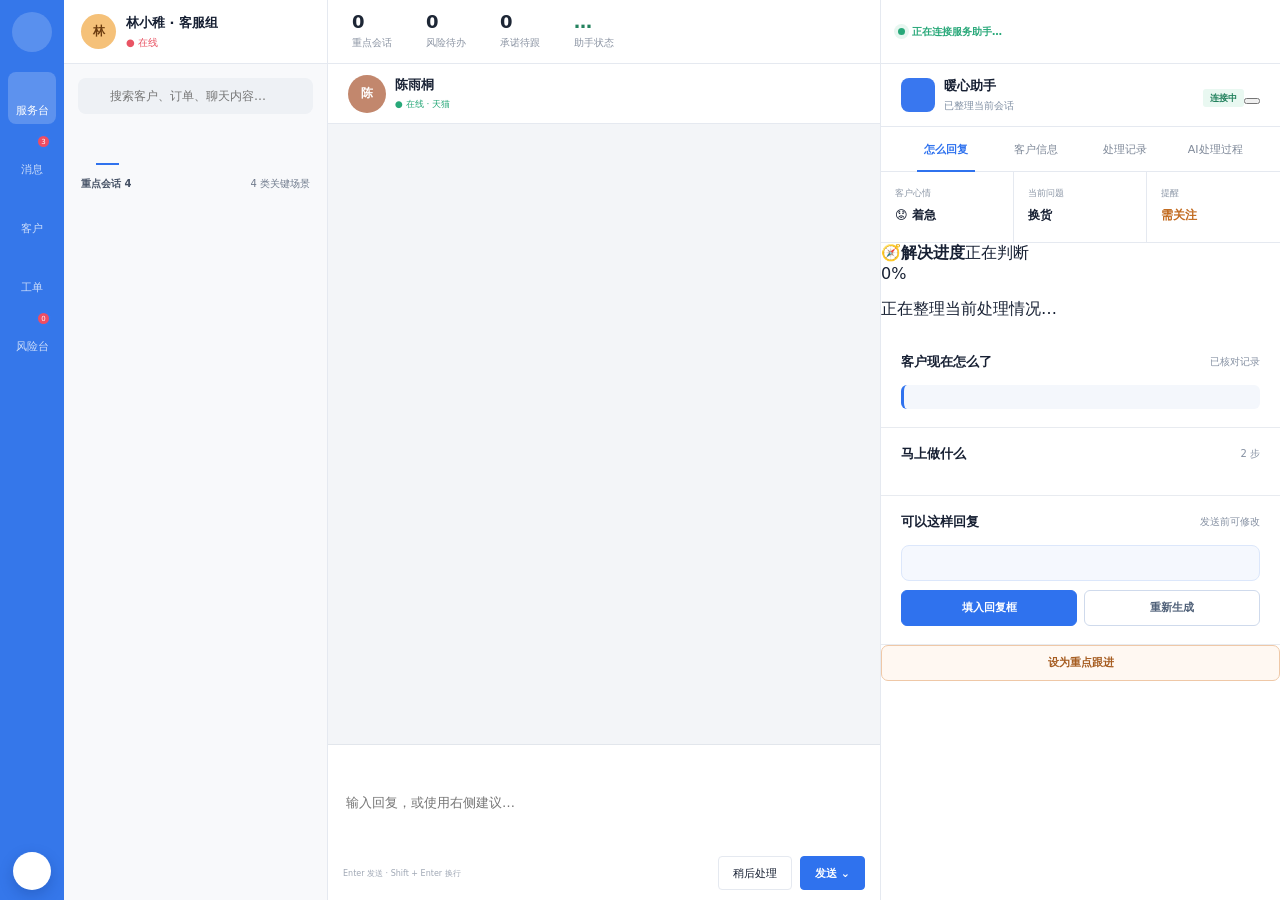
==== frontend/index.html @ badfccc8 "feat: 初始化 empathy-copilot 项目仓库" ====
<!doctype html>
<html lang="zh-CN">
  <head>
    <meta charset="UTF-8" />
    <meta name="viewport" content="width=device-width, initial-scale=1" />
    <meta name="theme-color" content="#ffffff" />
    <title>共情双舱 智能客服工作台</title>
    <script src="/static/lucide.min.js"></script>
    <style>
      :root {
        color-scheme: light;
        font-family: Inter, "PingFang SC", "Microsoft YaHei", system-ui, sans-serif;
        color: #172033;
        background: #eef1f6;
        letter-spacing: 0;
        --blue: #2f72ee;
        --blue-dark: #1f5ed1;
        --blue-soft: #edf4ff;
        --ink: #172033;
        --muted: #7c8799;
        --line: #e5e9f0;
        --surface: #fff;
        --canvas: #f4f6f9;
        --orange: #f08a36;
        --red: #e95464;
        --green: #28a879;
        --radius: 6px;
      }

      * { box-sizing: border-box; }
      html, body { margin: 0; min-width: 1180px; min-height: 720px; height: 100%; overflow: hidden; }
      button, input, textarea { font: inherit; letter-spacing: 0; }
      button { color: inherit; }
      button:focus-visible, input:focus-visible, textarea:focus-visible, select:focus-visible, a:focus-visible {
        outline: 2px solid var(--blue);
        outline-offset: 2px;
      }

      .app {
        height: 100vh;
        display: grid;
        grid-template-columns: 58px 286px minmax(500px, 1fr) 384px;
        grid-template-rows: 52px minmax(0, 1fr);
        background: var(--surface);
      }

      .global-rail {
        grid-row: 1 / span 2;
        display: flex;
        flex-direction: column;
        align-items: center;
        padding: 10px 6px 8px;
        background: linear-gradient(180deg, #397df2 0%, #2968df 100%);
        color: white;
      }

      .brand-mark {
        width: 36px;
        height: 36px;
        display: grid;
        place-items: center;
        margin-bottom: 18px;
        border: 1px solid rgba(255,255,255,.34);
        border-radius: 50%;
        background: rgba(255,255,255,.13);
        font-family: Georgia, serif;
        font-size: 16px;
      }

      .rail-nav { width: 100%; display: grid; gap: 5px; }
      .rail-item {
        position: relative;
        min-height: 50px;
        display: grid;
        place-items: center;
        gap: 2px;
        padding: 5px 0;
        border: 0;
        border-radius: 4px;
        background: transparent;
        color: rgba(255,255,255,.75);
        cursor: pointer;
        font-size: 9px;
      }
      .rail-item i { width: 17px; height: 17px; }
      .rail-item.active { background: rgba(255,255,255,.18); color: white; }
      .rail-item .badge {
        position: absolute;
        top: 3px;
        right: 5px;
        min-width: 15px;
        height: 15px;
        display: grid;
        place-items: center;
        padding: 0 3px;
        border: 2px solid #3678ed;
        border-radius: 8px;
        background: #ef4d62;
        color: white;
        font-size: 7px;
      }
      .rail-spacer { flex: 1; }
      .agent-orb {
        width: 34px;
        height: 34px;
        display: grid;
        place-items: center;
        border: 1px solid rgba(255,255,255,.36);
        border-radius: 50%;
        background: white;
        color: var(--blue);
      }
      .agent-orb i { width: 18px; height: 18px; }

      .topbar {
        grid-column: 2 / span 3;
        display: grid;
        grid-template-columns: 286px minmax(0, 1fr) 384px;
        border-bottom: 1px solid var(--line);
        background: var(--surface);
      }

      .account-block, .channel-nav, .top-tools { display: flex; align-items: center; }
      .account-block { gap: 10px; padding: 0 15px; border-right: 1px solid var(--line); }
      .avatar {
        width: 30px; height: 30px; display: grid; place-items: center;
        border-radius: 50%; background: #f5c179; color: #6b3b0f; font-weight: 750; font-size: 11px;
      }
      .account-copy { min-width: 0; }
      .account-copy strong { display: block; max-width: 150px; overflow: hidden; white-space: nowrap; text-overflow: ellipsis; font-size: 11px; }
      .account-copy span { display: block; margin-top: 2px; color: var(--red); font-size: 9px; }
      .channel-nav { min-width: 0; padding: 0 12px; gap: 22px; overflow: hidden; }
      .channel {
        height: 52px; display: flex; align-items: center; gap: 6px; flex: 0 0 auto;
        border: 0; border-bottom: 2px solid transparent; background: transparent; color: #7c8697; cursor: pointer; font-size: 10px;
      }
      .channel.active { color: var(--blue); border-bottom-color: var(--blue); font-weight: 700; }
      .channel i { width: 14px; height: 14px; }
      .top-tools { justify-content: flex-end; gap: 13px; padding: 0 16px; border-left: 1px solid var(--line); color: #627086; }
      .top-tool { width: 26px; height: 30px; display: grid; place-items: center; padding: 0; border: 0; background: transparent; cursor: pointer; }
      .top-tool i { width: 15px; height: 15px; }
      .agent-state { display: flex; align-items: center; gap: 7px; margin-right: auto; color: var(--green); font-size: 9px; font-weight: 700; }
      .agent-state::before { content: ""; width: 7px; height: 7px; border-radius: 50%; background: var(--green); box-shadow: 0 0 0 4px rgba(40,168,121,.11); }

      .inbox {
        grid-column: 2;
        min-height: 0;
        display: grid;
        grid-template-rows: auto auto minmax(0, 1fr);
        border-right: 1px solid var(--line);
        background: #fafbfc;
      }
      .inbox-search { padding: 12px 12px 8px; }
      .search-field { position: relative; }
      .search-field i { position: absolute; left: 10px; top: 9px; width: 14px; height: 14px; color: #97a0af; }
      .search-field input {
        width: 100%; height: 32px; padding: 0 10px 0 31px; border: 1px solid var(--line); border-radius: 4px; background: white; color: var(--ink); font-size: 10px;
      }
      .inbox-tabs { display: grid; grid-template-columns: repeat(4, 1fr); padding: 0 12px; border-bottom: 1px solid var(--line); }
      .inbox-tab {
        height: 36px; position: relative; display: grid; place-items: center; padding: 0; border: 0; background: transparent; color: #8b95a5; cursor: pointer;
      }
      .inbox-tab i { width: 15px; height: 15px; }
      .inbox-tab.active { color: var(--blue); }
      .inbox-tab.active::after { content: ""; position: absolute; left: 13px; right: 13px; bottom: -1px; height: 2px; background: var(--blue); }
      .conversation-wrap { min-height: 0; overflow-y: auto; }
      .conversation-summary {
        display: flex; align-items: center; justify-content: space-between; padding: 10px 13px 8px; color: #6f7a8c; font-size: 9px;
      }
      .conversation-summary strong { color: #445064; }
      .conversation-item {
        width: 100%; min-height: 70px; display: grid; grid-template-columns: 36px minmax(0, 1fr) auto; gap: 9px;
        padding: 11px 12px; border: 0; border-bottom: 1px solid #edf0f4; background: transparent; cursor: pointer; text-align: left;
      }
      .conversation-item:hover { background: #f2f6fc; }
      .conversation-item.active { background: #eaf2ff; box-shadow: inset 3px 0 0 var(--blue); }
      .customer-avatar {
        width: 34px; height: 34px; display: grid; place-items: center; border-radius: 50%; background: var(--avatar); color: white; font-size: 11px; font-weight: 750;
      }
      .conversation-copy { min-width: 0; }
      .conversation-name { display: flex; align-items: center; gap: 5px; margin-bottom: 5px; font-size: 11px; font-weight: 700; }
      .conversation-name span { padding: 1px 4px; border-radius: 2px; background: #eef0f4; color: #758095; font-size: 7px; font-weight: 600; }
      .conversation-preview { display: block; overflow: hidden; color: #7a8494; font-size: 9px; white-space: nowrap; text-overflow: ellipsis; }
      .conversation-meta { min-width: 31px; text-align: right; color: #98a1af; font-size: 8px; }
      .unread { width: 16px; height: 16px; display: grid; place-items: center; margin: 8px 0 0 auto; border-radius: 8px; background: var(--red); color: white; font-size: 7px; }

      .chat {
        grid-column: 3;
        min-width: 0;
        min-height: 0;
        display: grid;
        grid-template-rows: 48px minmax(0, 1fr) 142px;
        background: var(--canvas);
      }
      .chat-head {
        display: flex; align-items: center; justify-content: space-between; gap: 14px; padding: 0 17px; border-bottom: 1px solid var(--line); background: white;
      }
      .chat-person { display: flex; align-items: center; gap: 9px; min-width: 0; }
      .chat-person strong { display: block; font-size: 11px; }
      .chat-person span { display: block; margin-top: 2px; color: var(--green); font-size: 8px; }
      .chat-actions { display: flex; align-items: center; gap: 5px; }
      .chat-action { width: 30px; height: 30px; display: grid; place-items: center; padding: 0; border: 0; background: transparent; color: #718096; cursor: pointer; }
      .chat-action i { width: 15px; height: 15px; }
      .chat-feed { min-height: 0; padding: 18px 20px 28px; overflow-y: auto; }
      .system-time { margin: 0 auto 15px; text-align: center; color: #a0a8b5; font-size: 8px; }
      .order-card {
        width: min(420px, 82%); margin: 0 0 18px; padding: 12px; border: 1px solid #e1e5ec; border-radius: var(--radius); background: white; box-shadow: 0 3px 10px rgba(35,52,78,.05);
      }
      .order-label { display: flex; align-items: center; justify-content: space-between; margin-bottom: 9px; color: #657187; font-size: 8px; }
      .order-label strong { color: var(--orange); }
      .product-row { display: grid; grid-template-columns: 46px minmax(0,1fr) auto; gap: 10px; align-items: center; }
      .product-thumb { width: 46px; height: 46px; display: grid; place-items: center; border-radius: 4px; background: linear-gradient(145deg,#f4e7dc,#d8bfa9); color: #774f3d; font-family: Georgia,serif; font-size: 17px; }
      .product-copy { min-width: 0; }
      .product-copy strong { display: block; overflow: hidden; font-size: 10px; text-overflow: ellipsis; white-space: nowrap; }
      .product-copy span { display: block; margin-top: 5px; color: #929baa; font-size: 8px; }
      .price { font-size: 11px; font-weight: 750; }
      .bubble-row { display: flex; align-items: flex-start; gap: 8px; margin: 14px 0; }
      .bubble-row.agent { justify-content: flex-end; }
      .bubble-avatar { width: 28px; height: 28px; flex: 0 0 auto; display: grid; place-items: center; border-radius: 50%; background: #e4e8ef; color: #526078; font-size: 9px; font-weight: 700; }
      .bubble {
        max-width: min(520px, 72%); padding: 9px 11px; border-radius: 4px; background: white; box-shadow: 0 1px 4px rgba(36,48,68,.08); color: #313b4b; font-size: 10px; line-height: 1.65;
      }
      .agent .bubble { background: #dfeaff; box-shadow: none; }
      .bubble-time { margin-top: 4px; color: #a2a9b5; font-size: 7px; }
      .agent .bubble-time { text-align: right; }
      .typing { display: inline-flex; gap: 3px; align-items: center; }
      .typing span { width: 4px; height: 4px; border-radius: 50%; background: #8d98a9; animation: pulse 1.1s infinite ease-in-out; }
      .typing span:nth-child(2) { animation-delay: .15s; }
      .typing span:nth-child(3) { animation-delay: .3s; }
      @keyframes pulse { 0%,60%,100% { opacity:.3; transform:translateY(0); } 30% { opacity:1; transform:translateY(-2px); } }

      .composer { display: grid; grid-template-rows: 34px minmax(0,1fr) 36px; border-top: 1px solid var(--line); background: white; }
      .composer-tools { display: flex; align-items: center; gap: 4px; padding: 3px 10px 0; }
      .composer-tool { width: 28px; height: 28px; display: grid; place-items: center; padding: 0; border: 0; background: transparent; color: #7e8898; cursor: pointer; }
      .composer-tool i { width: 14px; height: 14px; }
      .composer textarea { width: 100%; height: 100%; padding: 7px 14px; resize: none; border: 0; color: var(--ink); font-size: 10px; line-height: 1.55; }
      .composer-bottom { display: flex; align-items: center; justify-content: flex-end; gap: 8px; padding: 0 11px 7px; }
      .send-tip { margin-right: auto; color: #a0a8b5; font-size: 8px; }
      .secondary-button, .primary-button {
        min-height: 28px; padding: 0 11px; border: 1px solid var(--line); border-radius: 4px; background: white; cursor: pointer; font-size: 9px;
      }
      .primary-button { border-color: var(--blue); background: var(--blue); color: white; font-weight: 700; }

      .copilot {
        grid-column: 4;
        min-height: 0;
        display: grid;
        grid-template-rows: auto auto minmax(0,1fr);
        border-left: 1px solid var(--line);
        background: white;
      }
      .copilot-head { padding: 14px 16px 11px; border-bottom: 1px solid var(--line); }
      .copilot-title { display: flex; align-items: center; justify-content: space-between; gap: 12px; }
      .copilot-brand { display: flex; align-items: center; gap: 9px; }
      .copilot-logo { width: 30px; height: 30px; display: grid; place-items: center; border-radius: 5px; background: linear-gradient(145deg,#3d83f5,#655ee7); color: white; }
      .copilot-logo i { width: 16px; height: 16px; }
      .copilot-brand strong { display: block; font-size: 11px; }
      .copilot-brand span { display: block; margin-top: 2px; color: #8190a4; font-size: 8px; }
      .live-badge { padding: 4px 7px; border-radius: 3px; background: #e9f8f1; color: #22815d; font-size: 8px; font-weight: 750; }
      .copilot-tabs { display: grid; grid-template-columns: repeat(4,1fr); padding: 0 13px; border-bottom: 1px solid var(--line); }
      .copilot-tab { height: 38px; position: relative; padding: 0; border: 0; background: transparent; color: #7f8999; cursor: pointer; font-size: 9px; }
      .copilot-tab.active { color: var(--blue); font-weight: 750; }
      .copilot-tab.active::after { content:""; position:absolute; left:16px; right:16px; bottom:-1px; height:2px; background:var(--blue); }
      .copilot-scroll { min-height: 0; overflow-y: auto; }
      .copilot-panel { display: none; }
      .copilot-panel.active { display: block; }
      .signal-bar { display: grid; grid-template-columns: 1fr 1fr 1fr; border-bottom: 1px solid var(--line); background: #fbfcfe; }
      .signal { min-height: 58px; padding: 11px 12px; border-right: 1px solid var(--line); }
      .signal:last-child { border-right: 0; }
      .signal small { display: block; margin-bottom: 5px; color: #8a95a5; font-size: 7px; text-transform: uppercase; }
      .signal strong { display: block; font-size: 10px; }
      .signal .risk { color: #c26b20; }
      .copilot-section { padding: 15px 16px; border-bottom: 1px solid var(--line); }
      .section-title { display: flex; align-items: center; justify-content: space-between; gap: 10px; margin-bottom: 11px; }
      .section-title strong { font-size: 10px; }
      .section-title span { color: #8590a2; font-size: 8px; }
      .intent-flow { display: grid; grid-template-columns: 1fr 14px 1fr 14px 1fr; align-items: center; }
      .intent-node { min-height: 48px; display: grid; place-items: center; padding: 7px 5px; border: 1px solid #dce2eb; border-radius: 4px; background: #f9fbfe; text-align: center; }
      .intent-node small { display:block; margin-bottom:4px; color:#8a95a5; font-size:7px; }
      .intent-node strong { font-size:9px; line-height:1.35; }
      .intent-arrow { color:#aab2bf; text-align:center; font-size:10px; }
      .memory-line { display:flex; gap:9px; align-items:flex-start; margin:9px 0; font-size:9px; line-height:1.5; }
      .memory-date { flex:0 0 54px; color:#929baa; }
      .memory-line strong { color:#39465a; font-weight:650; }
      .suggestion {
        padding: 12px; border: 1px solid #d8e3f6; border-radius: 5px; background: #f4f8ff; color: #36445a; font-size: 10px; line-height: 1.68;
      }
      .suggestion-meta { display:flex; gap:6px; margin-bottom:8px; }
      .chip { padding:3px 6px; border-radius:3px; background:white; color:#64728a; font-size:7px; }
      .chip.blue { background:#e0ebff; color:#2a63c4; }
      .suggestion-actions { display:grid; grid-template-columns:1fr 1fr; gap:7px; margin-top:10px; }
      .suggestion-actions button { min-height:31px; border:1px solid #cfdaec; border-radius:4px; background:white; cursor:pointer; color:#4f6078; font-size:8px; font-weight:700; }
      .suggestion-actions .insert { border-color:var(--blue); background:var(--blue); color:white; }
      .evidence-item { display:grid; grid-template-columns:auto minmax(0,1fr) auto; gap:9px; align-items:start; padding:10px 0; border-bottom:1px solid #edf0f4; }
      .evidence-item:last-child { border-bottom:0; }
      .evidence-icon { width:27px;height:27px;display:grid;place-items:center;border-radius:4px;background:#edf3ff;color:var(--blue); }
      .evidence-icon i { width:14px;height:14px; }
      .evidence-copy strong { display:block;font-size:9px; }
      .evidence-copy span { display:block;margin-top:4px;color:#838ea0;font-size:8px;line-height:1.45; }
      .score { color:var(--green);font-size:8px;font-weight:750; }
      .trace-step { display:grid;grid-template-columns:22px minmax(0,1fr);gap:9px;position:relative;padding-bottom:14px; }
      .trace-step:not(:last-child)::after { content:"";position:absolute;left:10px;top:22px;bottom:0;width:1px;background:#dce2ea; }
      .trace-index { width:22px;height:22px;display:grid;place-items:center;border-radius:50%;background:#eaf2ff;color:var(--blue);font-size:8px;font-weight:750; }
      .trace-copy strong { display:block;font-size:9px; }
      .trace-copy span { display:block;margin-top:3px;color:#8791a1;font-size:8px;line-height:1.45; }
      .risk-footer { padding: 13px 16px; }
      .risk-action { width:100%;min-height:34px;border:1px solid #efc8a7;border-radius:4px;background:#fff7f0;color:#a65c20;cursor:pointer;font-size:9px;font-weight:750; }

      .toast {
        position: fixed; z-index: 20; left: 50%; bottom: 24px; min-height: 38px; display:flex;align-items:center;gap:8px;
        padding:0 14px;border-radius:4px;background:#172033;color:white;box-shadow:0 10px 30px rgba(23,32,51,.25);
        transform:translate(-50%,15px);opacity:0;pointer-events:none;transition:transform 160ms ease, opacity 160ms ease;font-size:9px;
      }
      .toast.show { transform:translate(-50%,0);opacity:1; }
      .toast i { width:14px;height:14px; }

      /* Refined QianNiu-inspired desktop skin */
      html, body {
        min-height: 700px;
        background: #dfe4eb;
      }
      body { padding: 10px; }
      .app {
        width: 100%;
        height: calc(100vh - 20px);
        grid-template-columns: 62px 262px minmax(520px, 1fr) 388px;
        grid-template-rows: 64px minmax(0, 1fr);
        overflow: hidden;
        border: 1px solid rgba(103, 119, 143, .22);
        border-radius: 16px;
        box-shadow: 0 18px 48px rgba(45, 59, 79, .18);
      }
      .global-rail {
        padding: 12px 7px 10px;
        background: #3577ea;
      }
      .brand-mark {
        width: 40px;
        height: 40px;
        margin-bottom: 20px;
        border: 0;
        background: rgba(255,255,255,.18);
      }
      .brand-mark i { width: 18px; height: 18px; }
      .rail-nav { gap: 7px; }
      .rail-item {
        min-height: 54px;
        border-radius: 8px;
        font-size: 10px;
      }
      .rail-item i { width: 19px; height: 19px; }
      .rail-item.active { background: rgba(255,255,255,.2); }
      .agent-orb { width: 38px; height: 38px; border: 0; box-shadow: 0 5px 14px rgba(16,52,121,.28); }
      .topbar {
        grid-template-columns: 262px minmax(0, 1fr) 388px;
        background: #ffffff;
      }
      .account-block { padding: 0 17px; }
      .avatar { width: 35px; height: 35px; font-size: 12px; }
      .account-copy strong { max-width: 160px; font-size: 12px; }
      .account-copy span { margin-top: 4px; font-size: 10px; }
      .work-stats {
        min-width: 0;
        display: flex;
        align-items: center;
        gap: 34px;
        padding: 0 24px;
        overflow: hidden;
      }
      .work-stat { flex: 0 0 auto; text-align: left; }
      .work-stat strong { display: block; color: #1d2635; font-size: 18px; line-height: 1; font-weight: 650; }
      .work-stat span { display: block; margin-top: 5px; color: #8b94a3; font-size: 9px; }
      .work-stat.positive strong { color: #25835f; }
      .top-tools { gap: 10px; padding: 0 17px; }
      .agent-state { font-size: 10px; }

      .inbox { background: #f8f9fb; }
      .inbox-search { padding: 14px 14px 8px; }
      .search-field input {
        height: 36px;
        border-color: transparent;
        border-radius: 8px;
        background: #eef1f5;
        font-size: 11px;
      }
      .search-field i { top: 11px; }
      .inbox-tabs { padding: 2px 14px 0; border-bottom: 0; }
      .inbox-tab { height: 40px; }
      .inbox-tab.active::after { left: 18px; right: 18px; }
      .conversation-summary { padding: 13px 17px 8px; font-size: 10px; }
      .conversation-item {
        width: calc(100% - 16px);
        min-height: 72px;
        grid-template-columns: 40px minmax(0, 1fr) auto;
        margin: 3px 8px;
        padding: 11px 10px;
        border: 0;
        border-radius: 8px;
      }
      .conversation-item.active { background: #e8edf5; box-shadow: none; }
      .customer-avatar { width: 38px; height: 38px; font-size: 12px; }
      .conversation-name { margin-bottom: 7px; font-size: 12px; }
      .conversation-preview { font-size: 10px; }
      .conversation-meta { padding-top: 2px; font-size: 9px; }

      .chat { grid-template-rows: 60px minmax(0, 1fr) 154px; background: #f3f5f8; }
      .chat-head { padding: 0 20px; }
      .chat-person strong { font-size: 13px; }
      .chat-person span { margin-top: 4px; font-size: 9px; }
      .chat-action { width: 34px; height: 34px; }
      .chat-action:hover { border-radius: 6px; background: #f0f2f5; }
      .chat-feed { padding: 22px 28px 32px; }
      .system-time { margin-bottom: 19px; font-size: 9px; }
      .order-card {
        width: min(470px, 86%);
        margin-bottom: 24px;
        padding: 14px;
        border: 0;
        border-radius: 9px;
        box-shadow: 0 5px 18px rgba(39,55,78,.08);
      }
      .order-label { margin-bottom: 11px; font-size: 9px; }
      .product-thumb {
        position: relative;
        width: 52px;
        height: 52px;
        overflow: hidden;
        border-radius: 7px;
        background: #f4eae3;
        color: transparent;
      }
      .product-thumb::before {
        content: "";
        position: absolute;
        left: 17px;
        top: 10px;
        width: 18px;
        height: 32px;
        border-radius: 3px 3px 6px 6px;
        background: linear-gradient(180deg,#f7f2ed,#cda88f);
        box-shadow: 0 3px 8px rgba(95,60,42,.16);
      }
      .product-thumb::after {
        content: "";
        position: absolute;
        left: 20px;
        top: 6px;
        width: 12px;
        height: 8px;
        border-radius: 2px;
        background: #aa8068;
      }
      .product-copy strong { font-size: 11px; }
      .product-copy span { margin-top: 6px; font-size: 9px; }
      .price { font-size: 12px; }
      .bubble-row { gap: 10px; margin: 17px 0; }
      .bubble-avatar { width: 32px; height: 32px; font-size: 10px; }
      .bubble {
        max-width: min(560px, 74%);
        padding: 11px 13px;
        border-radius: 7px;
        font-size: 12px;
        line-height: 1.65;
        box-shadow: 0 2px 8px rgba(36,48,68,.07);
      }
      .agent .bubble { background: #dce9ff; }
      .bubble-time { margin-top: 6px; font-size: 8px; }
      .composer { grid-template-rows: 38px minmax(0,1fr) 42px; border-top: 1px solid #e2e6ec; }
      .composer-tools { padding: 5px 15px 0; gap: 6px; }
      .composer-tool { width: 30px; height: 30px; }
      .composer textarea { padding: 8px 18px; font-size: 12px; }
      .composer-bottom { padding: 0 15px 10px; }
      .secondary-button, .primary-button { min-height: 31px; padding: 0 14px; font-size: 10px; }

      .copilot { background: #f4f6f9; }
      .copilot-head { padding: 14px 17px 12px; background: white; }
      .copilot-logo { width: 34px; height: 34px; border-radius: 8px; background: #3977ef; }
      .copilot-brand strong { font-size: 12px; }
      .copilot-brand span { margin-top: 4px; font-size: 9px; }
      .copilot-tabs { padding: 0 17px; background: white; }
      .copilot-tab { height: 43px; font-size: 10px; }
      .copilot-scroll { padding: 12px; background: #f4f6f9; }
      .signal-bar {
        overflow: hidden;
        margin-bottom: 10px;
        border: 0;
        border-radius: 9px;
        background: white;
        box-shadow: 0 2px 10px rgba(38,54,78,.05);
      }
      .signal { min-height: 66px; padding: 13px 12px; }
      .signal small { margin-bottom: 7px; font-size: 8px; }
      .signal strong { font-size: 11px; }
      .copilot-section {
        margin-bottom: 10px;
        padding: 16px;
        border: 0;
        border-radius: 9px;
        background: white;
        box-shadow: 0 2px 10px rgba(38,54,78,.05);
      }
      .section-title { margin-bottom: 13px; }
      .section-title strong { font-size: 12px; }
      .section-title span { font-size: 9px; }
      .intent-flow { grid-template-columns: 1fr 16px 1fr 16px 1fr; }
      .intent-node { min-height: 54px; border: 0; border-radius: 7px; background: #f4f6f9; }
      .intent-node small { margin-bottom: 5px; font-size: 8px; }
      .intent-node strong { font-size: 10px; }
      .memory-line { gap: 11px; margin: 11px 0; font-size: 10px; }
      .memory-date { flex-basis: 58px; }
      .suggestion {
        padding: 13px 14px;
        border: 1px solid #dce7fb;
        border-radius: 8px;
        background: #f5f8fe;
        font-size: 11px;
        line-height: 1.72;
      }
      .chip { padding: 4px 7px; border-radius: 4px; font-size: 8px; }
      .suggestion-actions { margin-top: 9px; }
      .suggestion-actions button { min-height: 34px; border-radius: 6px; font-size: 9px; }
      .risk-footer { padding: 0 0 2px; }
      .risk-action { min-height: 37px; border-radius: 7px; background: #fff8f2; font-size: 10px; }
      .evidence-item { padding: 12px 0; }
      .evidence-icon { width: 31px; height: 31px; border-radius: 6px; }
      .evidence-copy strong { font-size: 10px; }
      .evidence-copy span { margin-top: 5px; font-size: 9px; }
      .score { font-size: 9px; }
      .trace-copy strong { font-size: 10px; }
      .trace-copy span { font-size: 9px; }

      .summary-callout {
        display: flex;
        gap: 10px;
        padding: 12px;
        border-left: 3px solid var(--blue);
        border-radius: 6px;
        background: #f4f7fc;
        color: #263449;
        font-size: 11px;
        line-height: 1.65;
      }
      .summary-callout i { width: 16px; height: 16px; flex: 0 0 auto; margin-top: 1px; color: var(--blue); }
      .summary-callout.alert { border-left-color: #ef6a63; background: #fff5f4; }
      .summary-callout.alert i { color: #df514b; }
      .plain-list { display: grid; gap: 9px; }
      .plain-row { display: grid; grid-template-columns: 20px minmax(0,1fr); gap: 9px; align-items: start; }
      .plain-row-icon {
        width: 20px; height: 20px; display: grid; place-items: center;
        border-radius: 50%; background: #edf3ff; color: var(--blue);
      }
      .plain-row-icon i { width: 11px; height: 11px; }
      .plain-row.warning .plain-row-icon { background: #fff0ec; color: #dc5b4f; }
      .plain-row-copy strong { display: block; font-size: 10px; line-height: 1.45; }
      .plain-row-copy span { display: block; margin-top: 2px; color: #7f8a9b; font-size: 9px; line-height: 1.5; }
      .status-pill { padding: 4px 7px; border-radius: 12px; background: #eaf7f1; color: #21805d; font-size: 8px; font-weight: 700; }
      .status-pill.warn { background: #fff2e8; color: #b76625; }
      .status-pill.danger { background: #fff0ef; color: #c94843; }
      .ticket-box { display: grid; grid-template-columns: 1fr 1fr; gap: 10px; }
      .ticket-field { min-width: 0; padding: 10px; border-radius: 6px; background: #f5f7fa; }
      .ticket-field small { display: block; margin-bottom: 5px; color: #8a94a4; font-size: 8px; }
      .ticket-field strong { display: block; overflow: hidden; color: #344156; font-size: 9px; line-height: 1.45; text-overflow: ellipsis; }
      .image-attachment { display: grid; grid-template-columns: 46px minmax(0,1fr); gap: 10px; align-items: center; min-width: 210px; }
      .image-placeholder {
        width: 46px; height: 46px; display: grid; place-items: center;
        border: 1px solid #d9e0e9; border-radius: 5px; background: #f5f7fa; color: #8a95a5;
      }
      .image-placeholder i { width: 18px; height: 18px; }
      .image-copy strong { display: block; font-size: 10px; }
      .image-copy span { display: block; margin-top: 4px; color: #8d97a7; font-size: 8px; }
      .data-note { color: #929baa; font-size: 8px; }
      .risk-action.neutral { border-color: #cbdaf3; background: #f4f8ff; color: #315fAD; }
      .risk-action.done { border-color: #c9e3d8; background: #eff9f5; color: #27775b; }

      /* Vercel Web Interface Guidelines: accessibility and layout refinement */
      * { -webkit-tap-highlight-color: rgba(47, 114, 238, .14); }
      button { touch-action: manipulation; }
      .sr-only {
        position: absolute; width: 1px; height: 1px; padding: 0; margin: -1px;
        overflow: hidden; clip: rect(0, 0, 0, 0); white-space: nowrap; border: 0;
      }
      .skip-link {
        position: fixed; z-index: 100; left: 16px; top: 12px; padding: 9px 12px;
        border-radius: 6px; background: #15233a; color: white; font-size: 12px;
        transform: translateY(-160%); transition: transform 140ms ease;
      }
      .skip-link:focus { transform: translateY(0); }
      html, body { min-width: 1024px; min-height: 640px; background: #fff; }
      body { padding: 0; }
      .app {
        height: 100vh;
        grid-template-columns: 64px 264px minmax(480px, 1fr) 400px;
        grid-template-rows: 64px minmax(0, 1fr);
        border: 0;
        border-radius: 0;
        box-shadow: none;
      }
      .topbar { grid-template-columns: 264px minmax(0, 1fr) 400px; }
      .global-rail { padding-inline: 8px; }
      .rail-item { min-height: 52px; font-size: 11px; }
      .rail-item:hover { background: rgba(255,255,255,.12); color: #fff; }
      .rail-item:active { background: rgba(255,255,255,.24); }
      .account-copy strong { font-size: 13px; }
      .account-copy span, .agent-state { font-size: 10px; }
      .work-stat strong, .price { font-variant-numeric: tabular-nums; }
      .work-stat span { font-size: 10px; }
      .top-tool, .chat-action, .composer-tool, .inbox-tab { border-radius: 6px; }
      .top-tool:hover, .chat-action:hover, .composer-tool:hover, .inbox-tab:hover { background: #eef2f7; color: #344157; }
      .inbox { background: #f8f9fb; }
      .search-field:focus-within { border-radius: 8px; box-shadow: 0 0 0 2px rgba(47,114,238,.2); }
      .search-field input { font-size: 12px; }
      .search-field input:focus-visible { outline: 0; }
      .conversation-summary { font-size: 10px; }
      .conversation-item { width: calc(100% - 12px); margin: 2px 6px; border-radius: 6px; }
      .conversation-item.active { background: #eaf1fd; box-shadow: inset 3px 0 0 var(--blue); }
      .conversation-item:active { background: #e0e9f8; }
      .conversation-name { font-size: 12px; }
      .conversation-name span, .conversation-preview, .conversation-meta { font-size: 10px; }
      .unread { font-size: 9px; }
      .empty-state { padding: 28px 18px; color: #7b8595; font-size: 11px; line-height: 1.6; text-align: center; }
      .chat { grid-template-rows: 60px minmax(0, 1fr) 156px; }
      .chat-feed { padding: 24px 28px 34px; overscroll-behavior: contain; }
      .system-time, .order-label, .product-copy span, .bubble-time { font-size: 10px; }
      .bubble { max-width: min(570px, 78%); border: 1px solid #e7ebf1; box-shadow: none; }
      .agent .bubble { border-color: #ccdbf4; background: #e5efff; }
      .composer { grid-template-rows: 40px minmax(0,1fr) 44px; }
      .composer textarea { padding: 8px 18px; font-size: 13px; }
      .composer textarea:focus-visible { outline: 2px solid var(--blue); outline-offset: -2px; }
      .secondary-button, .primary-button { min-height: 34px; font-size: 11px; }
      .secondary-button:hover { background: #f3f5f8; border-color: #cfd5df; }
      .primary-button:hover { background: var(--blue-dark); }
      .copilot { background: #fff; }
      .copilot-head { padding: 13px 20px; }
      .copilot-brand strong { font-size: 13px; }
      .copilot-brand span { font-size: 10px; }
      .live-badge, .status-pill { font-size: 9px; }
      .copilot-tabs { padding: 0 20px; }
      .copilot-tab { height: 44px; font-size: 11px; }
      .copilot-tab:hover { color: #2c5fab; background: #f7f9fc; }
      .copilot-scroll { padding: 0; background: #fff; overscroll-behavior: contain; }
      .signal-bar { margin: 0; border-radius: 0; border-bottom: 1px solid var(--line); box-shadow: none; }
      .signal { min-height: 70px; padding: 15px 14px; }
      .signal small { font-size: 9px; }
      .signal strong { font-size: 12px; overflow-wrap: anywhere; }
      .copilot-section {
        margin: 0;
        padding: 18px 20px;
        border-bottom: 1px solid #e8ebf0;
        border-radius: 0;
        box-shadow: none;
      }
      .section-title { margin-bottom: 14px; }
      .section-title h2 { margin: 0; font-size: 13px; line-height: 1.3; text-wrap: balance; }
      .section-title h2 { scroll-margin-top: 12px; }
      .section-title span { font-size: 10px; }
      .summary-callout { padding: 12px 13px; font-size: 12px; overflow-wrap: anywhere; }
      .bubble, .suggestion, .plain-row-copy, .image-copy { overflow-wrap: anywhere; }
      .plain-list { gap: 12px; }
      .plain-row-copy strong { font-size: 11px; }
      .plain-row-copy span { font-size: 10px; }
      .suggestion { padding: 13px 14px; font-size: 12px; }
      .chip { font-size: 9px; }
      .suggestion-actions button, .risk-action { min-height: 36px; font-size: 11px; }
      .suggestion-actions button:hover { border-color: #9fb5d9; background: #f4f7fc; }
      .suggestion-actions .insert:hover { border-color: var(--blue-dark); background: var(--blue-dark); }
      .risk-action:hover { filter: brightness(.97); }
      .ticket-field small { font-size: 9px; }
      .ticket-field strong, .trace-copy strong { font-size: 11px; overflow-wrap: anywhere; }
      .trace-copy span { font-size: 10px; overflow-wrap: anywhere; }
      .toast { bottom: 20px; min-height: 42px; font-size: 11px; transition: transform 160ms ease, opacity 160ms ease; }
      .conversation-wrap, .chat-feed, .copilot-scroll { scrollbar-width: thin; scrollbar-color: #c8ced8 transparent; }
      .image-attachment.has-preview { grid-template-columns: 84px minmax(0, 1fr); }
      .message-photo {
        width: 84px;
        height: 84px;
        display: block;
        object-fit: cover;
        border: 1px solid #d9e0e9;
        border-radius: 6px;
        background: #f5f7fa;
      }
      .visual-list { display: grid; gap: 10px; }
      .visual-result {
        display: grid;
        grid-template-columns: 34px minmax(0, 1fr) auto;
        gap: 10px;
        align-items: start;
        padding: 11px;
        border: 1px solid #dfe5ed;
        border-radius: 7px;
        background: #fafbfd;
      }
      .visual-result.review { border-color: #f0cfb6; background: #fffaf6; }
      .visual-result-icon {
        width: 34px;
        height: 34px;
        display: grid;
        place-items: center;
        border-radius: 6px;
        background: #eaf2ff;
        color: var(--blue);
      }
      .visual-result.review .visual-result-icon { background: #fff0e5; color: #bd6728; }
      .visual-result-icon i { width: 16px; height: 16px; }
      .visual-result-copy strong { display: block; font-size: 11px; line-height: 1.45; }
      .visual-result-copy span { display: block; margin-top: 4px; color: #737f91; font-size: 10px; line-height: 1.5; }
      .visual-confidence { color: #6f7c8e; font-size: 9px; white-space: nowrap; }
      .profile-summary { margin: 0 0 12px; color: #435065; font-size: 11px; line-height: 1.65; }
      .profile-traits { display: grid; grid-template-columns: 1fr 1fr; gap: 8px; }
      .profile-trait { min-width: 0; padding: 10px; border-radius: 6px; background: #f5f7fa; }
      .profile-trait small { display: block; color: #8791a1; font-size: 9px; }
      .profile-trait strong { display: block; margin-top: 5px; color: #354257; font-size: 10px; overflow-wrap: anywhere; }
      .profile-scope { display: block; margin-top: 10px; color: #939ba8; font-size: 9px; line-height: 1.5; }
      .skill-row { display: grid; grid-template-columns: 22px minmax(0,1fr) auto; gap: 9px; align-items: start; padding: 9px 0; border-bottom: 1px solid #edf0f4; }
      .skill-row:last-child { border-bottom: 0; }
      .skill-row .skill-icon { width: 22px; height: 22px; display: grid; place-items: center; border-radius: 50%; background: #eaf2ff; color: var(--blue); }
      .skill-row .skill-icon i { width: 12px; height: 12px; }
      .skill-row.skipped .skill-icon { background: #f1f3f6; color: #a7afba; }
      .skill-row .skill-copy strong { display: block; font-size: 10px; }
      .skill-row .skill-copy span { display: block; margin-top: 3px; color: #8590a2; font-size: 9px; line-height: 1.45; }
      .skill-row .skill-mode { flex: 0 0 auto; padding: 2px 6px; border-radius: 3px; background: #eef0f4; color: #758095; font-size: 8px; white-space: nowrap; }
      .skill-row.skipped .skill-mode { background: transparent; color: #b2b9c4; }
      .skill-row .skill-mode.model { background: #fff1e2; color: #b76625; }
      @media (prefers-reduced-motion: reduce) {
        *, *::before, *::after { animation-duration: .01ms !important; animation-iteration-count: 1 !important; transition-duration: .01ms !important; }
      }
      @media (max-width: 1100px) {
        html, body { min-width: 900px; }
        .app { grid-template-columns: 58px minmax(440px, 1fr) 360px; }
        .inbox, .account-block { display: none; }
        .topbar { grid-column: 2 / span 2; grid-template-columns: minmax(0,1fr) 360px; }
        .chat { grid-column: 2; }
        .copilot { grid-column: 3; }
        .work-stats { gap: 24px; }
      }
      @media (max-width: 899px) {
        html, body { min-width: 0; min-height: 0; height: auto; overflow-x: hidden; overflow-y: auto; }
        .app {
          min-height: 100vh;
          height: auto;
          grid-template-columns: 52px minmax(0, 1fr);
          grid-template-rows: 56px 560px auto;
          overflow: visible;
        }
        .global-rail { position: fixed; z-index: 20; top: 0; bottom: 0; left: 0; width: 52px; height: 100dvh; grid-row: 1 / span 3; padding: max(9px, env(safe-area-inset-top)) 5px max(9px, env(safe-area-inset-bottom)); }
        .brand-mark { width: 36px; height: 36px; margin-bottom: 12px; }
        .rail-item { min-height: 48px; font-size: 9px; }
        .rail-item i { width: 17px; height: 17px; }
        .topbar { grid-column: 2; grid-template-columns: 1fr; }
        .work-stats { display: none; }
        .top-tools { min-width: 0; padding: 0 10px; border-left: 0; }
        .top-tool { width: 32px; }
        .agent-state { white-space: nowrap; }
        .chat { grid-column: 2; grid-row: 2; grid-template-rows: 58px minmax(0, 1fr) 156px; }
        .chat-feed { padding: 18px 14px 24px; }
        .chat-head { padding: 0 12px; }
        .bubble { max-width: 84%; font-size: 11px; }
        .bubble-avatar { width: 28px; height: 28px; }
        .order-card { width: 100%; }
        .send-tip { display: none; }
        .copilot { grid-column: 2; grid-row: 3; min-height: 680px; border-top: 1px solid var(--line); border-left: 0; }
        .copilot-scroll { overflow: visible; }
        .ticket-box { grid-template-columns: 1fr; }
        .toast { max-width: calc(100vw - 32px); text-align: center; }
      }
    </style>
    <link rel="stylesheet" href="/static/app.css?v=20260909-4" />
  </head>
  <body>
    <a class="skip-link" href="#main-content">跳到当前会话</a>
    <h1 class="sr-only">BeautyCare 智能客服工作台</h1>
    <div class="app">
      <aside class="global-rail" aria-label="主导航">
        <div class="brand-mark" aria-hidden="true"><i data-lucide="sparkles"></i></div>
        <nav class="rail-nav" aria-label="工作台功能">
          <button class="rail-item active" id="serviceNav" type="button" aria-current="page"><i data-lucide="messages-square"></i><span>服务台</span></button>
          <button class="rail-item" type="button"><i data-lucide="bell"></i><span>消息</span><span class="badge">3</span></button>
          <button class="rail-item" type="button"><i data-lucide="contact-round"></i><span>客户</span></button>
          <button class="rail-item" type="button"><i data-lucide="clipboard-list"></i><span>工单</span></button>
          <button class="rail-item" id="riskNav" type="button"><i data-lucide="shield-alert"></i><span>风险台</span><span class="badge" id="riskBadge">0</span></button>
        </nav>
        <div class="rail-spacer"></div>
        <div class="agent-orb" aria-hidden="true"><i data-lucide="sparkles"></i></div>
      </aside>

      <header class="topbar">
        <div class="account-block">
          <div class="avatar">林</div>
          <div class="account-copy"><strong>林小稚 · 客服组</strong><span>● 在线</span></div>
        </div>
        <div class="work-stats">
          <div class="work-stat"><strong>0</strong><span>重点会话</span></div>
          <div class="work-stat"><strong>0</strong><span>风险待办</span></div>
          <div class="work-stat"><strong>0</strong><span>承诺待跟</span></div>
          <div class="work-stat positive"><strong id="modelStateStat">…</strong><span>助手状态</span></div>
        </div>
        <div class="top-tools">
          <div class="agent-state" id="systemState">正在连接服务助手…</div>
          <button class="top-tool" type="button" title="搜索" aria-label="全局搜索"><i data-lucide="search"></i></button>
          <button class="top-tool" type="button" title="通知" aria-label="查看通知"><i data-lucide="bell"></i></button>
          <button class="top-tool" type="button" title="设置" aria-label="打开设置"><i data-lucide="settings"></i></button>
        </div>
      </header>

      <aside class="inbox">
        <div class="inbox-search">
          <div class="search-field"><i data-lucide="search"></i><input id="searchInput" name="conversation-search" type="search" aria-label="搜索客户、订单或聊天内容" autocomplete="off" placeholder="搜索客户、订单、聊天内容…" /></div>
        </div>
        <div class="inbox-tabs" aria-label="会话筛选">
          <button class="inbox-tab active" type="button" title="进行中" aria-label="查看进行中的会话" aria-pressed="true"><i data-lucide="message-square-more"></i></button>
          <button class="inbox-tab" type="button" title="稍后处理" aria-label="查看稍后处理的会话" aria-pressed="false"><i data-lucide="clock-3"></i></button>
          <button class="inbox-tab" type="button" title="已完成" aria-label="查看已完成的会话" aria-pressed="false"><i data-lucide="circle-check-big"></i></button>
          <button class="inbox-tab" type="button" title="成员" aria-label="查看客服成员" aria-pressed="false"><i data-lucide="users"></i></button>
        </div>
        <div class="conversation-wrap">
          <div class="conversation-summary"><strong>重点会话 4</strong><span>4 类关键场景</span></div>
          <div id="conversationList"></div>
        </div>
      </aside>

      <main class="chat" id="main-content" tabindex="-1" aria-label="当前客户会话">
        <header class="chat-head">
          <div class="chat-person"><div class="customer-avatar" id="chatAvatar" style="--avatar:#c2876d">陈</div><div><strong id="chatName">陈雨桐</strong><span id="chatStatus">● 在线 · 天猫</span></div></div>
          <div class="chat-actions">
            <button class="chat-action" type="button" title="客户档案" aria-label="查看客户档案"><i data-lucide="contact"></i></button>
            <button class="chat-action" type="button" title="历史订单" aria-label="查看历史订单"><i data-lucide="receipt-text"></i></button>
            <button class="chat-action" type="button" title="更多" aria-label="更多会话操作"><i data-lucide="ellipsis"></i></button>
          </div>
        </header>
        <div class="chat-feed" id="chatFeed"></div>
        <section class="composer" aria-label="回复客户">
          <div class="quality-strip" id="qualityStrip" role="alert" hidden>
            <i data-lucide="shield-alert"></i>
            <span id="qualityMessage"></span>
            <button id="dismissQuality" type="button" aria-label="关闭提示"><i data-lucide="x"></i></button>
          </div>
          <div class="composer-tools">
            <button class="composer-tool" type="button" title="表情" aria-label="添加表情"><i data-lucide="smile"></i></button>
            <button class="composer-tool" type="button" title="图片" aria-label="添加图片"><i data-lucide="image"></i></button>
            <button class="composer-tool" type="button" title="文件" aria-label="添加文件"><i data-lucide="paperclip"></i></button>
            <button class="composer-tool" type="button" title="知识库" aria-label="打开知识库"><i data-lucide="book-open"></i></button>
            <button class="composer-tool" type="button" title="快捷话术" aria-label="打开快捷话术"><i data-lucide="messages-square"></i></button>
          </div>
          <label class="sr-only" for="replyInput">回复内容</label>
          <textarea id="replyInput" name="reply" autocomplete="off" placeholder="输入回复，或使用右侧建议…"></textarea>
          <div class="composer-bottom"><span class="send-tip">Enter 发送 · Shift + Enter 换行</span><button class="secondary-button" id="closeConversation" type="button">稍后处理</button><button class="primary-button" id="sendReply" type="button">发送 <span>⌄</span></button></div>
        </section>
      </main>

      <aside class="copilot" aria-label="客服辅助信息">
        <header class="copilot-head">
          <div class="copilot-title">
            <div class="copilot-brand"><div class="copilot-logo"><i data-lucide="heart-handshake"></i></div><div><strong>暖心助手</strong><span id="assistantSubtitle">已整理当前会话</span></div></div>
            <div class="assistant-status"><span class="live-badge" id="aiModeBadge">连接中</span><button class="icon-command" id="reanalyze" type="button" title="重新分析" aria-label="重新分析当前会话"><i data-lucide="refresh-cw"></i></button></div>
          </div>
        </header>
        <div class="copilot-tabs" role="tablist" aria-label="辅助信息分类">
          <button class="copilot-tab active" id="tab-assist" data-panel="assist" type="button" role="tab" aria-selected="true" aria-controls="panel-assist">怎么回复</button>
          <button class="copilot-tab" id="tab-journey" data-panel="journey" type="button" role="tab" aria-selected="false" aria-controls="panel-journey" tabindex="-1">客户信息</button>
          <button class="copilot-tab" id="tab-progress" data-panel="progress" type="button" role="tab" aria-selected="false" aria-controls="panel-progress" tabindex="-1">处理记录</button>
          <button class="copilot-tab" id="tab-trace" data-panel="trace" type="button" role="tab" aria-selected="false" aria-controls="panel-trace" tabindex="-1">AI处理过程</button>
        </div>
        <div class="copilot-scroll">
          <section class="copilot-panel active" id="panel-assist" role="tabpanel" aria-labelledby="tab-assist">
            <div class="signal-bar">
              <div class="signal"><small>客户心情</small><strong><span id="signalEmotionIcon" aria-hidden="true">😟</span> <span id="signalEmotion">着急</span></strong></div>
              <div class="signal"><small>当前问题</small><strong id="signalStatus">换货</strong></div>
              <div class="signal"><small>提醒</small><strong class="risk" id="signalRisk">需关注</strong></div>
            </div>
            <section class="resolution-card" aria-labelledby="resolutionTitle">
              <div class="resolution-heading">
                <div><span class="resolution-emoji" aria-hidden="true">🧭</span><strong id="resolutionTitle">解决进度</strong><span class="resolution-stage" id="resolutionStage">正在判断</span></div>
                <output id="resolutionScore" aria-label="当前解决进度">0%</output>
              </div>
              <div class="resolution-track" id="resolutionProgress" role="progressbar" aria-label="问题解决进度" aria-valuemin="0" aria-valuemax="100" aria-valuenow="0">
                <span id="resolutionFill"></span>
              </div>
              <p id="resolutionSummary" aria-live="polite">正在整理当前处理情况…</p>
            </section>
            <section class="copilot-section assistant-primary-section">
              <div class="section-title"><h2>客户现在怎么了</h2><span>已核对记录</span></div>
              <div class="summary-callout" id="needSummary" aria-live="polite"></div>
              <div class="intent-summary" id="intentDetails" hidden></div>
            </section>
            <section class="copilot-section" id="visualSection" hidden>
              <div class="section-title"><h2>图片核对</h2><span id="visualState">等待识别</span></div>
              <div class="visual-list" id="visualInsights"></div>
            </section>
            <section class="copilot-section assistant-action-section">
              <div class="section-title"><h2>马上做什么</h2><span id="nextStepCount">2 步</span></div>
              <div class="plain-list" id="nextSteps"></div>
            </section>
            <section class="copilot-section assistant-reply-section">
              <div class="section-title"><h2>可以这样回复</h2><span>发送前可修改</span></div>
              <div class="suggestion">
                <div class="suggestion-meta" id="replyTags"></div>
                <div id="suggestedReply"></div>
              </div>
              <div class="suggestion-actions"><button class="insert" id="insertReply" type="button">填入回复框</button><button id="regenerateReply" type="button">重新生成</button></div>
              <div class="suggestion-source" id="suggestionSource"></div>
            </section>
            <div class="risk-footer"><button class="risk-action" id="createTicket" type="button">设为重点跟进</button></div>
          </section>

          <section class="copilot-panel" id="panel-journey" role="tabpanel" aria-labelledby="tab-journey" hidden>
            <section class="copilot-section">
              <div class="section-title"><h2>客户特点</h2><span>只看有用信息</span></div>
              <p class="profile-summary" id="profileSummary"></p>
              <div class="profile-traits" id="profileTraits"></div>
              <small class="profile-scope" id="profileScope"></small>
            </section>
            <section class="copilot-section">
              <div class="section-title"><h2>之前发生过什么</h2><span>按时间整理</span></div>
              <div id="journeyTimeline"></div>
            </section>
            <section class="copilot-section">
              <div class="section-title"><h2>已经确认的信息</h2><span>不用再问用户</span></div>
              <div class="plain-list" id="knownFacts"></div>
            </section>
          </section>

          <section class="copilot-panel" id="panel-progress" role="tabpanel" aria-labelledby="tab-progress" hidden>
            <section class="copilot-section">
              <div class="section-title"><h2>订单和工单</h2><span class="status-pill" id="ticketStatus">进行中</span></div>
              <div class="ticket-box" id="ticketBox"></div>
            </section>
            <section class="copilot-section">
              <div class="section-title"><h2>处理到哪一步</h2><span>自动汇总</span></div>
              <div id="progressTimeline"></div>
            </section>
            <section class="copilot-section">
              <div class="section-title"><h2>是否需要跟进</h2><span id="followupBadge" class="status-pill warn">需要</span></div>
              <div class="summary-callout" id="followupSummary"></div>
            </section>
            <div class="risk-footer"><button class="risk-action neutral" id="followupAction" type="button">添加跟进提醒</button></div>
          </section>

          <section class="copilot-panel" id="panel-trace" role="tabpanel" aria-labelledby="tab-trace" hidden>
            <section class="copilot-section">
              <div class="section-title"><h2>这次分析用了什么</h2><span class="status-pill" id="traceRunBadge">本地规则</span></div>
              <div class="summary-callout" id="traceRunSummary" aria-live="polite"></div>
            </section>
            <section class="copilot-section">
              <div class="section-title"><h2>调用了哪些能力（Skill）</h2><span id="traceSkillCount"></span></div>
              <p class="profile-summary" style="margin-bottom:10px;">规则先跑一遍打底，只有满足条件的能力才会被真正调用，避免不必要的等待和成本。</p>
              <div id="traceSkills"></div>
            </section>
            <section class="copilot-section">
              <div class="section-title"><h2>Agent 分工</h2><span>调度 → 理解 → 回复 → 质检</span></div>
              <div id="traceAgents"></div>
            </section>
          </section>
        </div>
      </aside>

      <section class="risk-view" id="riskView" aria-label="风险事件工作台" hidden>
        <header class="risk-header">
          <div><p>管理视图</p><h2>需要人工介入的服务事件</h2></div>
          <div class="risk-header-actions"><button class="secondary-button" id="refreshRisks" type="button"><i data-lucide="refresh-cw"></i>刷新</button><button class="primary-button" id="backToService" type="button"><i data-lucide="messages-square"></i>返回接待</button></div>
        </header>
        <div class="risk-kpis" id="riskKpis"></div>
        <div class="risk-workspace">
          <section class="risk-list-panel">
              <div class="risk-toolbar"><div><h3>待处理事件</h3><span id="riskListMeta">正在同步…</span></div><div class="segmented" role="group" aria-label="风险筛选"><button class="active" data-risk-filter="all" type="button" aria-pressed="true">全部</button><button data-risk-filter="high" type="button" aria-pressed="false">高风险</button><button data-risk-filter="unassigned" type="button" aria-pressed="false">待分配</button></div></div>
            <div class="risk-table" id="riskTable"></div>
          </section>
          <aside class="risk-detail" id="riskDetail">
            <div class="empty-detail"><i data-lucide="mouse-pointer-click"></i><strong>选择一条风险事件</strong><span>查看证据、负责人和处理时限</span></div>
          </aside>
        </div>
      </section>
    </div>
    <div class="toast" id="toast" role="status" aria-live="polite" aria-atomic="true"><i data-lucide="circle-check"></i><span id="toastText">已完成</span></div>

    <dialog class="evidence-dialog" id="evidenceDialog" aria-labelledby="evidenceTitle">
      <div class="dialog-head"><div><span>原始证据</span><h2 id="evidenceTitle">证据详情</h2></div><button id="closeEvidence" type="button" aria-label="关闭证据详情"><i data-lucide="x"></i></button></div>
      <div id="evidenceContent"></div>
    </dialog>

    <script type="application/json" id="legacy-data">
      // Three linked cases from the official competition workbook.
      const conversations = [
        {
          id: "S00001", name: "邓e**", initial: "邓", avatar: "#b78372", channel: "天猫", time: "10:27", unread: 1,
          preview: "行，那尽快哈", product: "测试轻透粉底液30ml #N02自然色", price: "¥259", productCode: "N02",
          orderId: "6920185815517983396", orderStatus: "已发货", logistics: "中通 773478190943155",
          messages: [
            { role: "user", text: "你好，收到的粉底液泵头是坏的，按不出来东西，急", time: "10:18" },
            { role: "agent", text: "亲亲抱歉！麻烦拍下破损部位的照片发给测试客服，为您核实换货哈~", time: "10:20" },
            { role: "user", type: "image", text: "喏，图发你了", imageLabel: "泵头破损照片", time: "10:21" },
            { role: "agent", text: "收到亲，确认属包装破损，为您登记换货：先给您发全新的，收到后用包裹里的面单把坏的寄回就好，运费我们出~", time: "10:24" },
            { role: "user", text: "行，那尽快哈", time: "10:25" },
            { role: "agent", text: "换货单已创建，48小时内发出，给您带来不便啦~", time: "10:27" },
          ],
          emotion: "着急", risk: "需关注", status: "换货处理中", alert: false,
          summary: "用户收到的粉底液泵头损坏，已经提供照片并同意换货，现在最关心补发速度。",
          nextSteps: [
            ["直接告知换货进度", "工单已经创建，不要再让用户重复说明问题。"],
            ["确认补发物流", "补发单号已生成，可直接同步给用户。"],
            ["保留一次跟进", "48 小时内未揽收时提醒客服主动联系。"],
          ],
          knownFacts: [
            ["订单和商品已找到", "订单 6920185815517983396，粉底液 #N02自然色。"],
            ["破损照片已收到", "用户已上传泵头破损照片，无需再次索要。"],
            ["处理方案已确认", "用户接受换货，退回运费由商家承担。"],
          ],
          journey: [
            ["4月29日 08:27", "用户下单测试轻透粉底液 #N02自然色。"],
            ["4月30日 08:50", "原订单由中通发出。"],
            ["5月5日 10:21", "用户反馈泵头损坏并上传照片。"],
            ["5月5日 10:29", "换货工单创建，当前仍在处理中。"],
          ],
          progress: [
            ["已核对", "订单、商品与用户身份已关联。"],
            ["已确认", "图片证明泵头破损，用户接受换货。"],
            ["进行中", "补发物流已生成，等待仓库发出。"],
          ],
          ticket: { id: "BH919209358357", status: "进行中", type: "到手破损换货", tracking: "圆通 YT7667875838478", owner: "G003" },
          followup: "需要。换货尚未完成，应关注补发包裹是否在承诺的 48 小时内揽收。",
          followupState: "need", actionLabel: "设为重点跟进", actionTone: "neutral",
          replyTags: ["回应着急", "已核对工单", "不重复提问"],
          reply: "理解您着急使用。我帮您确认了，换货单 BH919209358357 正在处理中，补发单号是圆通 YT7667875838478，预计 48 小时内发出。照片和订单信息都已经收到，不需要您再提供，我会继续帮您关注进度。",
          shortReply: "理解您着急使用。换货正在处理中，补发单号为圆通 YT7667875838478，预计 48 小时内发出，我会继续帮您关注。",
          actionToast: "已添加跟进提醒：48 小时未揽收将提醒客服",
        },
        {
          id: "S00018", name: "胡**", initial: "胡", avatar: "#8b83a6", channel: "天猫", time: "19:58", unread: 0,
          preview: "行，操作挺方便，那等新的到了我就寄回", product: "测试丝绒唇釉 #05枫叶红", price: "¥169", productCode: "#05",
          orderId: "6920842605036203732", orderStatus: "已发货", logistics: "圆通 YT7601736867218",
          messages: [
            { role: "user", text: "开啥玩笑，我买的#05枫叶红，发来个#01赤茶红，色差也太大了，这我没法用...", time: "19:50" },
            { role: "agent", text: "非常抱歉亲！麻烦您拍一下收到商品的底标色号照片，测试客服马上为您核实处理~", time: "19:51" },
            { role: "user", type: "image", text: "发你了，你们仓库发货能走点心吗啊", imageLabel: "底标色号照片", time: "19:51" },
            { role: "agent", text: "确认是仓库发错色号了，实在抱歉！可以直接换货，或者保留错发商品并补偿30元。您选哪个？", time: "19:53" },
            { role: "user", text: "换！我就要#05枫叶红", time: "19:54" },
            { role: "agent", text: "好的亲，换货工单已创建，今天为您发出#05枫叶红，包裹里附退货面单。", time: "19:56" },
          ],
          emotion: "不满已缓和", risk: "需立即复核", status: "数据不一致", alert: true,
          summary: "用户只接受 #05枫叶红，但换货工单登记的发出商品仍是 #01赤茶红，可能再次发错。",
          nextSteps: [
            ["先暂停确认话术", "在核对清楚前，不要告诉用户换货已经无误。", true],
            ["核对实际补发色号", "聊天要 #05枫叶红，工单却登记 #01赤茶红。", true],
            ["确认后再联系用户", "若已再次错发，立即拦截物流并重新补发。"],
          ],
          knownFacts: [
            ["用户购买 #05枫叶红", "原订单商品为测试丝绒唇釉 #05枫叶红。"],
            ["仓库首次错发 #01", "用户已上传底标照片，客服已确认错发。"],
            ["用户明确拒绝补偿方案", "用户选择换货，并再次强调只要 #05枫叶红。"],
          ],
          journey: [
            ["4月27日 19:44", "用户下单 #05枫叶红。"],
            ["5月5日 19:51", "用户上传底标照片，证明收到 #01赤茶红。"],
            ["5月5日 19:54", "用户明确选择换货，只接受 #05枫叶红。"],
            ["5月5日 20:38", "换货工单创建，但发出商品登记为 #01赤茶红。"],
          ],
          progress: [
            ["已确认", "仓库首次错发色号。"],
            ["有冲突", "聊天中的目标色号与换货工单商品不一致。"],
            ["待人工复核", "需要确认实际包裹 SKU，避免二次错发。"],
          ],
          ticket: { id: "BH697811247059", status: "已完结 · 有冲突", type: "错发色号换货", tracking: "申通 773778741362921", owner: "B12" },
          followup: "必须跟进。工单虽然显示已完结，但补发商品与用户明确诉求冲突，不能直接关闭服务。",
          followupState: "high", actionLabel: "立即核对补发商品", actionTone: "",
          replyTags: ["先核对", "避免二次错发", "暂不承诺"],
          reply: "抱歉让您久等了。我在核对换货记录时发现色号登记可能有误，为避免再次发错，我正在优先确认实际补发商品。确认是 #05枫叶红后我会第一时间把结果和物流进度同步给您。",
          shortReply: "抱歉，我发现换货记录中的色号可能有误，正在优先核对实际补发商品，确认后马上同步给您。",
          actionToast: "已发起复核：请确认实际补发色号后再回复用户",
        },
        {
          id: "S00082", name: "方b**", initial: "方", avatar: "#668f82", channel: "天猫", time: "19:25", unread: 1,
          preview: "好的，那我先停用观察，谢谢", product: "测试修护精华双支装30ml*2", price: "¥799", productCode: "SER",
          orderId: "6920505423981949613", orderStatus: "交易成功", logistics: "顺丰 SF1678898618989",
          messages: [
            { role: "user", text: "你好，我用了精华以后全脸发红，还起了小疹子，有点痒，怎么回事啊，麻烦了", time: "19:12" },
            { role: "agent", text: "亲先别慌，请先立即停用产品，用清水洁面，暂时不要叠加其他护肤品。方便说下用后多久出现不适的吗？", time: "19:14" },
            { role: "user", text: "当晚就有点刺，第二天更明显了", time: "19:15" },
            { role: "agent", text: "再确认几个信息：您的年龄和肤质？最近一周有没有用新的其他产品或做医美项目？", time: "19:17" },
            { role: "user", text: "32岁，干性肌肤，之前皮肤挺稳定的，最近没换别的东西也没做医美呀", time: "19:18" },
            { role: "agent", text: "已为您登记不良反应记录单，专员会在24小时内回访跟进。若持续加重或范围扩大请及时就医。", time: "19:21" },
          ],
          emotion: "担心", risk: "高风险", status: "待专员处理", alert: true,
          summary: "用户使用精华后出现全脸发红、疹子和瘙痒，需要停止普通售后话术并由专员持续跟进。",
          nextSteps: [
            ["立即交给专业团队", "不做原因判断，不建议继续尝试产品。", true],
            ["不要重复追问", "年龄、肤质、出现时间、是否停用等信息已登记。"],
            ["锁定 24 小时回访", "若症状加重，明确建议用户及时就医。", true],
          ],
          knownFacts: [
            ["症状信息已完整", "全脸发红、起小疹子并伴有瘙痒。"],
            ["出现时间已确认", "使用约 8 小时后出现，第二天更明显。"],
            ["个人情况已登记", "32 岁、干性肌肤、近期无新产品或医美项目、已暂时停用。"],
          ],
          journey: [
            ["4月24日 11:03", "用户下单测试修护精华双支装。"],
            ["5月8日 19:12", "用户首次反馈全脸发红、疹子和瘙痒。"],
            ["5月8日 19:18", "用户补充肤质、出现时间和近期使用情况。"],
            ["5月8日 19:27", "不良反应工单创建，当前待处理。"],
          ],
          progress: [
            ["已登记", "症状、肤质、使用时间与停用状态已记录。"],
            ["待处理", "不良反应工单等待专业人员接手。"],
            ["需回访", "承诺 24 小时内回访，尚未完成。"],
          ],
          ticket: { id: "BLFY70604980", status: "待处理", type: "不良反应", tracking: "产品批次 26C14", owner: "G003" },
          followup: "必须跟进。专员需要在 24 小时内回访；如用户反馈症状加重，应提示及时就医。",
          followupState: "high", actionLabel: "立即升级专业团队", actionTone: "",
          replyTags: ["先关心用户", "不做诊断", "明确回访"],
          reply: "理解您现在会担心。您提供的情况我已经完整记录，不需要再重复说明；这边会立即交给专业团队，并在 24 小时内回访。请先不要继续使用这款产品，如果症状加重或范围扩大，请及时就医。",
          shortReply: "您的情况已经完整记录，我们会立即交给专业团队并在 24 小时内回访。请先停用，如症状加重请及时就医。",
          actionToast: "已升级专业团队，并锁定 24 小时回访提醒",
        },
      ];

      const requestedCase = new URL(window.location.href).searchParams.get("case");
      let activeId = conversations.some(item => item.id === requestedCase) ? requestedCase : "S00001";

      function activeConversation() { return conversations.find(item => item.id === activeId); }

      function updateUrlState(panel = document.querySelector(".copilot-tab.active")?.dataset.panel || "assist") {
        const url = new URL(window.location.href);
        url.searchParams.set("case", activeId);
        url.hash = panel;
        window.history.replaceState(null, "", url);
      }

      function refreshIcons() {
        if (!window.lucide) return;
        window.lucide.createIcons();
        document.querySelectorAll("svg.lucide").forEach(icon => {
          icon.setAttribute("aria-hidden", "true");
          icon.setAttribute("focusable", "false");
        });
      }

      function renderConversationList(filter = "") {
        const target = document.querySelector("#conversationList");
        target.innerHTML = "";
        const matches = conversations.filter(item => (item.name + item.preview).includes(filter));
        if (!matches.length) {
          target.innerHTML = `<div class="empty-state" role="status">没有找到相关会话，请尝试搜索昵称或聊天关键词。</div>`;
          return;
        }
        matches.forEach(item => {
          const button = document.createElement("button");
          button.className = "conversation-item" + (item.id === activeId ? " active" : "");
          button.type = "button";
          button.setAttribute("aria-pressed", String(item.id === activeId));
          button.setAttribute("aria-label", `${item.name}，${item.preview}`);
          button.innerHTML = `<span class="customer-avatar" style="--avatar:${item.avatar}">${item.initial}</span><span class="conversation-copy"><span class="conversation-name">${item.name}<span>${item.channel}</span></span><span class="conversation-preview">${item.preview}</span></span><span class="conversation-meta">${item.time}${item.unread ? `<span class="unread">${item.unread}</span>` : ""}</span>`;
          button.addEventListener("click", () => { activeId = item.id; renderAll(); updateUrlState(); });
          target.appendChild(button);
        });
      }

      function renderChat() {
        const item = activeConversation();
        const avatar = document.querySelector("#chatAvatar");
        avatar.textContent = item.initial;
        avatar.style.setProperty("--avatar", item.avatar);
        document.querySelector("#chatName").textContent = item.name;
        document.querySelector("#chatStatus").textContent = `● 在线 · ${item.channel}`;
        const feed = document.querySelector("#chatFeed");
        feed.innerHTML = `<div class="system-time">赛题官方数据 · 已关联聊天、订单与售后工单</div><div class="order-card"><div class="order-label"><span>关联订单 ${item.orderId}</span><strong>${item.orderStatus}</strong></div><div class="product-row"><div class="product-thumb">${item.productCode}</div><div class="product-copy"><strong>${item.product}</strong><span>${item.logistics}</span></div><div class="price">${item.price}</div></div></div>`;
        item.messages.forEach(message => appendBubble(message, false));
        feed.scrollTop = feed.scrollHeight;
      }

      function appendBubble(message, scroll = true) {
        const feed = document.querySelector("#chatFeed");
        const row = document.createElement("div");
        row.className = "bubble-row " + (message.role === "agent" ? "agent" : "user");
        const messageBody = message.type === "image"
          ? `<div class="image-attachment"><div class="image-placeholder"><i data-lucide="image"></i></div><div class="image-copy"><strong>${message.imageLabel}</strong><span>${message.text}</span></div></div>`
          : `<div>${message.text}</div>`;
        const bubble = `<div class="bubble">${messageBody}<div class="bubble-time">${message.time || new Date().toLocaleTimeString("zh-CN", {hour:"2-digit", minute:"2-digit"})}</div></div>`;
        row.innerHTML = message.role === "agent" ? bubble + `<div class="bubble-avatar">林</div>` : `<div class="bubble-avatar">${activeConversation().initial}</div>` + bubble;
        feed.appendChild(row);
        refreshIcons();
        if (scroll) feed.scrollTop = feed.scrollHeight;
      }

      function renderPlainRows(rows) {
        return rows.map(row => `<div class="plain-row${row[2] ? " warning" : ""}"><div class="plain-row-icon"><i data-lucide="${row[2] ? "triangle-alert" : "check"}"></i></div><div class="plain-row-copy"><strong>${row[0]}</strong><span>${row[1]}</span></div></div>`).join("");
      }

      function renderTimeline(rows) {
        return rows.map((row, index) => `<div class="trace-step"><div class="trace-index">${index + 1}</div><div class="trace-copy"><strong>${row[0]}</strong><span>${row[1]}</span></div></div>`).join("");
      }

      function renderCopilot() {
        const item = activeConversation();
        document.querySelector("#signalEmotion").textContent = item.emotion;
        document.querySelector("#signalRisk").textContent = item.risk;
        document.querySelector("#signalStatus").textContent = item.status;
        const summary = document.querySelector("#needSummary");
        summary.className = "summary-callout" + (item.alert ? " alert" : "");
        summary.innerHTML = `<i data-lucide="${item.alert ? "triangle-alert" : "message-circle-heart"}"></i><span>${item.summary}</span>`;
        document.querySelector("#nextStepCount").textContent = item.nextSteps.length + " 步";
        document.querySelector("#nextSteps").innerHTML = renderPlainRows(item.nextSteps);
        document.querySelector("#suggestedReply").textContent = item.reply;
        document.querySelector("#replyTags").innerHTML = item.replyTags.map((tag, index) => `<span class="chip${index === 0 ? " blue" : ""}">${tag}</span>`).join("");
        document.querySelector("#journeyTimeline").innerHTML = renderTimeline(item.journey);
        document.querySelector("#knownFacts").innerHTML = renderPlainRows(item.knownFacts);
        const ticketStatus = document.querySelector("#ticketStatus");
        ticketStatus.textContent = item.ticket.status;
        ticketStatus.className = "status-pill" + (item.followupState === "high" ? " danger" : item.followupState === "need" ? " warn" : "");
        document.querySelector("#ticketBox").innerHTML = [
          ["工单号", item.ticket.id], ["类型", item.ticket.type], ["物流 / 批次", item.ticket.tracking], ["当前处理人", item.ticket.owner],
        ].map(field => `<div class="ticket-field"><small>${field[0]}</small><strong>${field[1]}</strong></div>`).join("");
        document.querySelector("#progressTimeline").innerHTML = renderTimeline(item.progress);
        const followupBadge = document.querySelector("#followupBadge");
        followupBadge.textContent = item.followupState === "high" ? "必须" : item.followupState === "need" ? "需要" : "无需";
        followupBadge.className = "status-pill" + (item.followupState === "high" ? " danger" : item.followupState === "need" ? " warn" : "");
        const followupSummary = document.querySelector("#followupSummary");
        followupSummary.className = "summary-callout" + (item.followupState === "high" ? " alert" : "");
        followupSummary.innerHTML = `<i data-lucide="${item.followupState === "high" ? "bell-ring" : "calendar-clock"}"></i><span>${item.followup}</span>`;
        [document.querySelector("#createTicket"), document.querySelector("#followupAction")].forEach(button => {
          button.textContent = item.actionLabel;
          button.className = "risk-action " + item.actionTone;
        });
        refreshIcons();
      }

      function renderAll() { renderConversationList(document.querySelector("#searchInput").value.trim()); renderChat(); renderCopilot(); }

      function showToast(text) {
        document.querySelector("#toastText").textContent = text;
        const toast = document.querySelector("#toast");
        toast.classList.add("show");
        clearTimeout(showToast.timer);
        showToast.timer = setTimeout(() => toast.classList.remove("show"), 2200);
      }

      function sendReply() {
        const input = document.querySelector("#replyInput");
        const text = input.value.trim();
        if (!text) { showToast("请先输入回复内容"); return; }
        appendBubble({ role:"agent", text });
        input.value = "";
        showToast("回复已发送，助手将继续跟进本次服务");
      }

      document.querySelector("#searchInput").addEventListener("input", event => renderConversationList(event.target.value.trim()));
      document.querySelector("#insertReply").addEventListener("click", () => {
        document.querySelector("#replyInput").value = document.querySelector("#suggestedReply").textContent.trim();
        document.querySelector("#replyInput").focus();
        showToast("建议已插入，发送前可编辑");
      });
      document.querySelector("#regenerateReply").addEventListener("click", () => {
        document.querySelector("#suggestedReply").textContent = activeConversation().shortReply;
        showToast("已改成更简洁的说法");
      });
      document.querySelector("#sendReply").addEventListener("click", sendReply);
      document.querySelector("#replyInput").addEventListener("keydown", event => {
        if (event.key === "Enter" && !event.shiftKey) { event.preventDefault(); sendReply(); }
      });
      document.querySelector("#createTicket").addEventListener("click", () => showToast(activeConversation().actionToast));
      document.querySelector("#followupAction").addEventListener("click", () => showToast(activeConversation().actionToast));
      document.querySelector("#closeConversation").addEventListener("click", () => showToast("会话已移入稍后处理"));
      document.querySelectorAll(".copilot-tab").forEach(tab => tab.addEventListener("click", () => {
        document.querySelectorAll(".copilot-tab").forEach(item => {
          item.classList.remove("active");
          item.setAttribute("aria-selected", "false");
          item.tabIndex = -1;
        });
        document.querySelectorAll(".copilot-panel").forEach(item => {
          item.classList.remove("active");
          item.hidden = true;
        });
        tab.classList.add("active");
        tab.setAttribute("aria-selected", "true");
        tab.tabIndex = 0;
        const panel = document.querySelector("#panel-" + tab.dataset.panel);
        panel.hidden = false;
        panel.classList.add("active");
        updateUrlState(tab.dataset.panel);
      }));
      document.querySelector(".copilot-tabs").addEventListener("keydown", event => {
        if (!['ArrowLeft', 'ArrowRight', 'Home', 'End'].includes(event.key)) return;
        const tabs = [...document.querySelectorAll(".copilot-tab")];
        const current = tabs.indexOf(document.activeElement);
        if (current < 0) return;
        event.preventDefault();
        const next = event.key === "Home" ? 0 : event.key === "End" ? tabs.length - 1 : (current + (event.key === "ArrowRight" ? 1 : -1) + tabs.length) % tabs.length;
        tabs[next].focus();
        tabs[next].click();
      });
      document.querySelectorAll(".channel").forEach(channel => channel.addEventListener("click", () => {
        document.querySelectorAll(".channel").forEach(item => item.classList.remove("active")); channel.classList.add("active"); showToast("已切换数据渠道");
      }));

      renderAll();
      refreshIcons();
      const initialPanel = window.location.hash.replace("#", "");
      const initialTab = document.querySelector(`.copilot-tab[data-panel="${initialPanel}"]`);
      if (initialTab && initialPanel !== "assist") initialTab.click();
      else updateUrlState("assist");
    </script>
    <script src="/static/app.js?v=20260909-4"></script>
  </body>
</html>
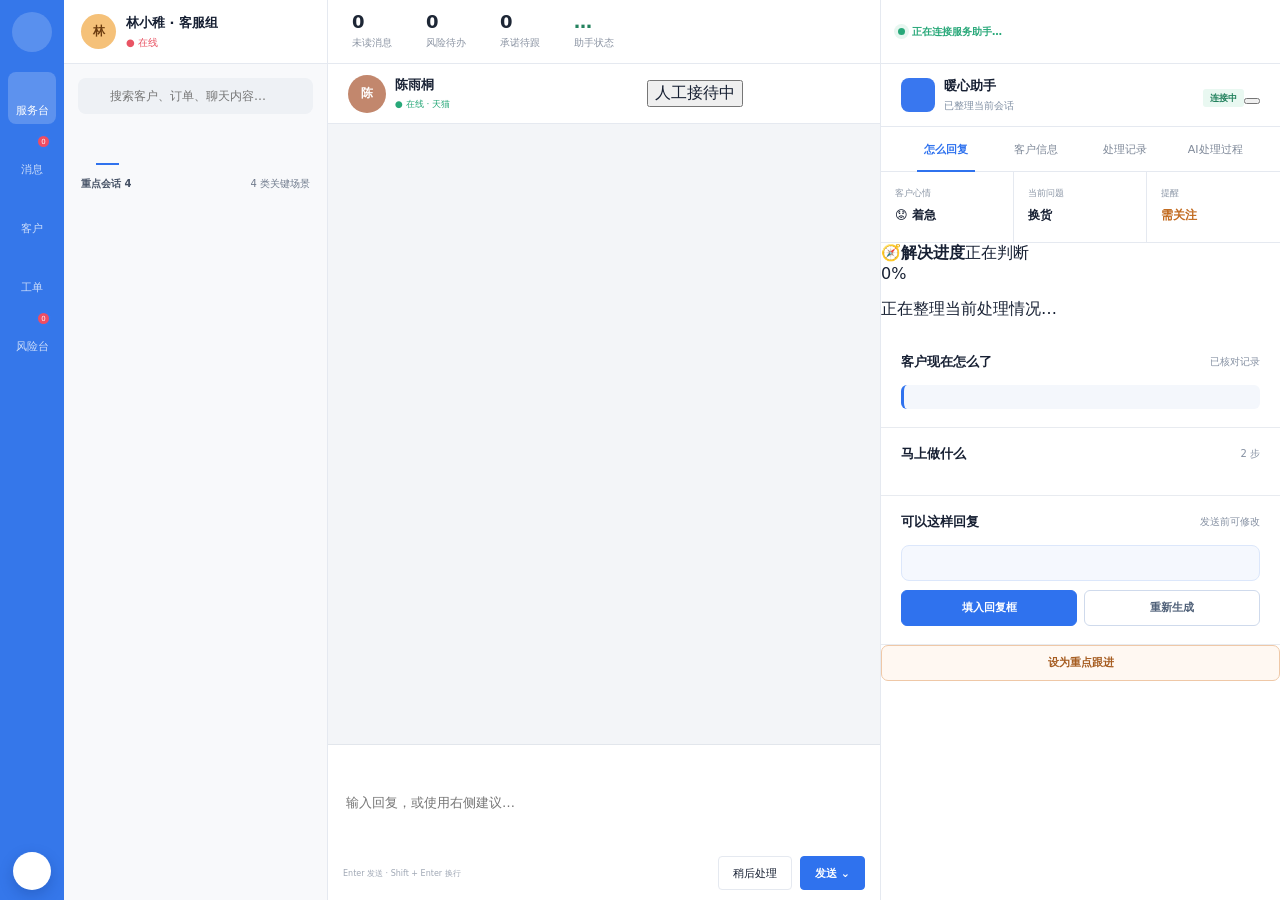
==== commit 29bef202: "feat: improve intent routing and live service state" ====
--- a/frontend/index.html
+++ b/frontend/index.html
@@ -774,7 +774,7 @@
         <div class="brand-mark" aria-hidden="true"><i data-lucide="sparkles"></i></div>
         <nav class="rail-nav" aria-label="工作台功能">
           <button class="rail-item active" id="serviceNav" type="button" aria-current="page"><i data-lucide="messages-square"></i><span>服务台</span></button>
-          <button class="rail-item" type="button"><i data-lucide="bell"></i><span>消息</span><span class="badge">3</span></button>
+          <button class="rail-item" id="messageNav" type="button"><i data-lucide="bell"></i><span>消息</span><span class="badge" id="messageBadge" hidden>0</span></button>
           <button class="rail-item" type="button"><i data-lucide="contact-round"></i><span>客户</span></button>
           <button class="rail-item" type="button"><i data-lucide="clipboard-list"></i><span>工单</span></button>
           <button class="rail-item" id="riskNav" type="button"><i data-lucide="shield-alert"></i><span>风险台</span><span class="badge" id="riskBadge">0</span></button>
@@ -789,7 +789,7 @@
           <div class="account-copy"><strong>林小稚 · 客服组</strong><span>● 在线</span></div>
         </div>
         <div class="work-stats">
-          <div class="work-stat"><strong>0</strong><span>重点会话</span></div>
+          <div class="work-stat"><strong>0</strong><span>未读消息</span></div>
           <div class="work-stat"><strong>0</strong><span>风险待办</span></div>
           <div class="work-stat"><strong>0</strong><span>承诺待跟</span></div>
           <div class="work-stat positive"><strong id="modelStateStat">…</strong><span>助手状态</span></div>
@@ -822,6 +822,7 @@
         <header class="chat-head">
           <div class="chat-person"><div class="customer-avatar" id="chatAvatar" style="--avatar:#c2876d">陈</div><div><strong id="chatName">陈雨桐</strong><span id="chatStatus">● 在线 · 天猫</span></div></div>
           <div class="chat-actions">
+            <button class="service-mode-button human" id="serviceModeButton" type="button" title="切换接待方式"><i data-lucide="headset"></i><span>人工接待中</span></button>
             <button class="chat-action" type="button" title="客户档案" aria-label="查看客户档案"><i data-lucide="contact"></i></button>
             <button class="chat-action" type="button" title="历史订单" aria-label="查看历史订单"><i data-lucide="receipt-text"></i></button>
             <button class="chat-action" type="button" title="更多" aria-label="更多会话操作"><i data-lucide="ellipsis"></i></button>
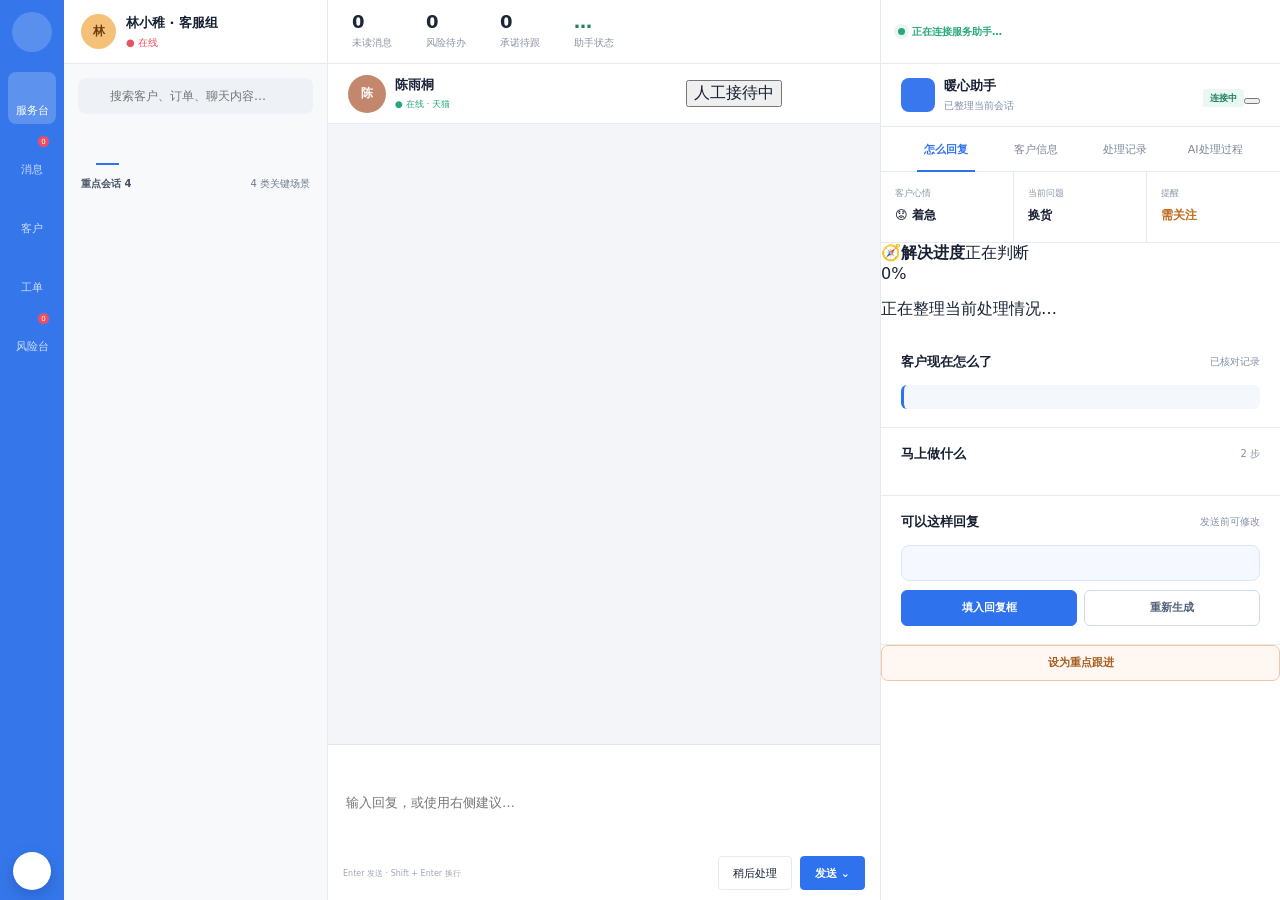
==== commit 424dcf38: "fix: align service state and demo interactions" ====
--- a/frontend/index.html
+++ b/frontend/index.html
@@ -775,8 +775,8 @@
         <nav class="rail-nav" aria-label="工作台功能">
           <button class="rail-item active" id="serviceNav" type="button" aria-current="page"><i data-lucide="messages-square"></i><span>服务台</span></button>
           <button class="rail-item" id="messageNav" type="button"><i data-lucide="bell"></i><span>消息</span><span class="badge" id="messageBadge" hidden>0</span></button>
-          <button class="rail-item" type="button"><i data-lucide="contact-round"></i><span>客户</span></button>
-          <button class="rail-item" type="button"><i data-lucide="clipboard-list"></i><span>工单</span></button>
+          <button class="rail-item" id="customerNav" type="button"><i data-lucide="contact-round"></i><span>客户</span></button>
+          <button class="rail-item" id="ticketNav" type="button"><i data-lucide="clipboard-list"></i><span>工单</span></button>
           <button class="rail-item" id="riskNav" type="button"><i data-lucide="shield-alert"></i><span>风险台</span><span class="badge" id="riskBadge">0</span></button>
         </nav>
         <div class="rail-spacer"></div>
@@ -796,9 +796,9 @@
         </div>
         <div class="top-tools">
           <div class="agent-state" id="systemState">正在连接服务助手…</div>
-          <button class="top-tool" type="button" title="搜索" aria-label="全局搜索"><i data-lucide="search"></i></button>
-          <button class="top-tool" type="button" title="通知" aria-label="查看通知"><i data-lucide="bell"></i></button>
-          <button class="top-tool" type="button" title="设置" aria-label="打开设置"><i data-lucide="settings"></i></button>
+          <button class="top-tool" id="globalSearch" type="button" title="搜索" aria-label="全局搜索"><i data-lucide="search"></i></button>
+          <button class="top-tool" id="notificationTool" type="button" title="通知" aria-label="查看通知"><i data-lucide="bell"></i></button>
+          <button class="top-tool" id="settingsTool" type="button" title="助手状态" aria-label="查看助手状态"><i data-lucide="settings"></i></button>
         </div>
       </header>
 
@@ -807,10 +807,10 @@
           <div class="search-field"><i data-lucide="search"></i><input id="searchInput" name="conversation-search" type="search" aria-label="搜索客户、订单或聊天内容" autocomplete="off" placeholder="搜索客户、订单、聊天内容…" /></div>
         </div>
         <div class="inbox-tabs" aria-label="会话筛选">
-          <button class="inbox-tab active" type="button" title="进行中" aria-label="查看进行中的会话" aria-pressed="true"><i data-lucide="message-square-more"></i></button>
-          <button class="inbox-tab" type="button" title="稍后处理" aria-label="查看稍后处理的会话" aria-pressed="false"><i data-lucide="clock-3"></i></button>
-          <button class="inbox-tab" type="button" title="已完成" aria-label="查看已完成的会话" aria-pressed="false"><i data-lucide="circle-check-big"></i></button>
-          <button class="inbox-tab" type="button" title="成员" aria-label="查看客服成员" aria-pressed="false"><i data-lucide="users"></i></button>
+          <button class="inbox-tab active" data-inbox-view="all" type="button" title="全部案例" aria-label="查看全部重点案例" aria-pressed="true"><i data-lucide="message-square-more"></i></button>
+          <button class="inbox-tab" data-inbox-view="later" type="button" title="稍后处理" aria-label="查看稍后处理的会话" aria-pressed="false"><i data-lucide="clock-3"></i></button>
+          <button class="inbox-tab" data-inbox-view="completed" type="button" title="已完成" aria-label="查看已完成的会话" aria-pressed="false"><i data-lucide="circle-check-big"></i></button>
+          <button class="inbox-tab" data-inbox-view="members" type="button" title="成员" aria-label="查看客服成员" aria-pressed="false"><i data-lucide="users"></i></button>
         </div>
         <div class="conversation-wrap">
           <div class="conversation-summary"><strong>重点会话 4</strong><span>4 类关键场景</span></div>
@@ -823,9 +823,8 @@
           <div class="chat-person"><div class="customer-avatar" id="chatAvatar" style="--avatar:#c2876d">陈</div><div><strong id="chatName">陈雨桐</strong><span id="chatStatus">● 在线 · 天猫</span></div></div>
           <div class="chat-actions">
             <button class="service-mode-button human" id="serviceModeButton" type="button" title="切换接待方式"><i data-lucide="headset"></i><span>人工接待中</span></button>
-            <button class="chat-action" type="button" title="客户档案" aria-label="查看客户档案"><i data-lucide="contact"></i></button>
-            <button class="chat-action" type="button" title="历史订单" aria-label="查看历史订单"><i data-lucide="receipt-text"></i></button>
-            <button class="chat-action" type="button" title="更多" aria-label="更多会话操作"><i data-lucide="ellipsis"></i></button>
+            <button class="chat-action" id="customerProfileButton" type="button" title="客户档案" aria-label="查看客户档案"><i data-lucide="contact"></i></button>
+            <button class="chat-action" id="orderHistoryButton" type="button" title="处理记录" aria-label="查看处理记录"><i data-lucide="receipt-text"></i></button>
           </div>
         </header>
         <div class="chat-feed" id="chatFeed"></div>
@@ -836,11 +835,9 @@
             <button id="dismissQuality" type="button" aria-label="关闭提示"><i data-lucide="x"></i></button>
           </div>
           <div class="composer-tools">
-            <button class="composer-tool" type="button" title="表情" aria-label="添加表情"><i data-lucide="smile"></i></button>
-            <button class="composer-tool" type="button" title="图片" aria-label="添加图片"><i data-lucide="image"></i></button>
-            <button class="composer-tool" type="button" title="文件" aria-label="添加文件"><i data-lucide="paperclip"></i></button>
-            <button class="composer-tool" type="button" title="知识库" aria-label="打开知识库"><i data-lucide="book-open"></i></button>
-            <button class="composer-tool" type="button" title="快捷话术" aria-label="打开快捷话术"><i data-lucide="messages-square"></i></button>
+            <button class="composer-tool" id="emojiButton" type="button" title="表情" aria-label="添加表情"><i data-lucide="smile"></i></button>
+            <button class="composer-tool" id="knowledgeButton" type="button" title="客户信息" aria-label="查看客户信息"><i data-lucide="book-open"></i></button>
+            <button class="composer-tool" id="quickReplyButton" type="button" title="使用建议回复" aria-label="使用建议回复"><i data-lucide="messages-square"></i></button>
           </div>
           <label class="sr-only" for="replyInput">回复内容</label>
           <textarea id="replyInput" name="reply" autocomplete="off" placeholder="输入回复，或使用右侧建议…"></textarea>
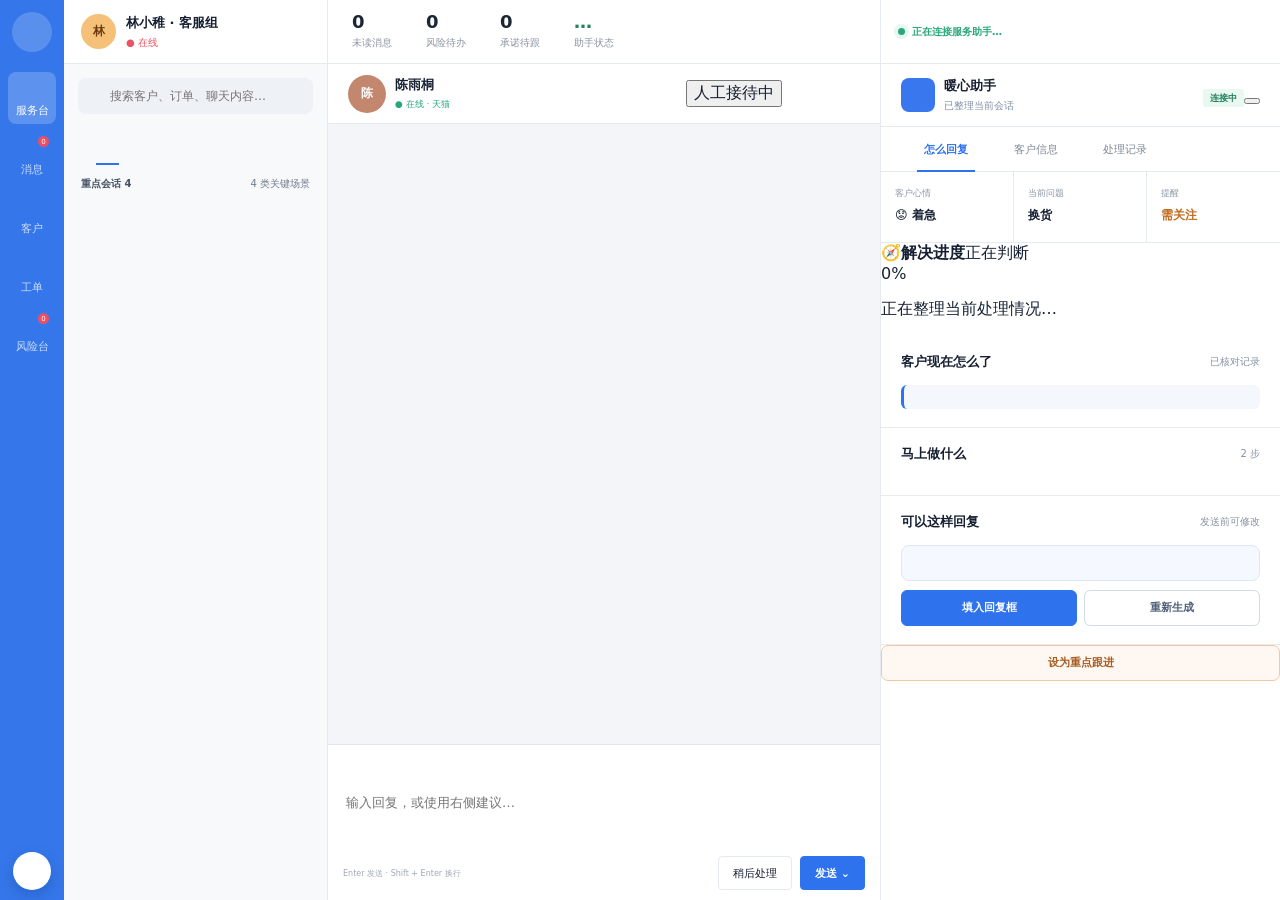
==== commit 1423e24a: "feat: record real workflow execution traces" ====
--- a/frontend/index.html
+++ b/frontend/index.html
@@ -856,7 +856,6 @@
           <button class="copilot-tab active" id="tab-assist" data-panel="assist" type="button" role="tab" aria-selected="true" aria-controls="panel-assist">怎么回复</button>
           <button class="copilot-tab" id="tab-journey" data-panel="journey" type="button" role="tab" aria-selected="false" aria-controls="panel-journey" tabindex="-1">客户信息</button>
           <button class="copilot-tab" id="tab-progress" data-panel="progress" type="button" role="tab" aria-selected="false" aria-controls="panel-progress" tabindex="-1">处理记录</button>
-          <button class="copilot-tab" id="tab-trace" data-panel="trace" type="button" role="tab" aria-selected="false" aria-controls="panel-trace" tabindex="-1">AI处理过程</button>
         </div>
         <div class="copilot-scroll">
           <section class="copilot-panel active" id="panel-assist" role="tabpanel" aria-labelledby="tab-assist">
@@ -933,21 +932,6 @@
             <div class="risk-footer"><button class="risk-action neutral" id="followupAction" type="button">添加跟进提醒</button></div>
           </section>
 
-          <section class="copilot-panel" id="panel-trace" role="tabpanel" aria-labelledby="tab-trace" hidden>
-            <section class="copilot-section">
-              <div class="section-title"><h2>这次分析用了什么</h2><span class="status-pill" id="traceRunBadge">本地规则</span></div>
-              <div class="summary-callout" id="traceRunSummary" aria-live="polite"></div>
-            </section>
-            <section class="copilot-section">
-              <div class="section-title"><h2>调用了哪些能力（Skill）</h2><span id="traceSkillCount"></span></div>
-              <p class="profile-summary" style="margin-bottom:10px;">规则先跑一遍打底，只有满足条件的能力才会被真正调用，避免不必要的等待和成本。</p>
-              <div id="traceSkills"></div>
-            </section>
-            <section class="copilot-section">
-              <div class="section-title"><h2>Agent 分工</h2><span>调度 → 理解 → 回复 → 质检</span></div>
-              <div id="traceAgents"></div>
-            </section>
-          </section>
         </div>
       </aside>
 
@@ -1294,6 +1278,6 @@
       if (initialTab && initialPanel !== "assist") initialTab.click();
       else updateUrlState("assist");
     </script>
-    <script src="/static/app.js?v=20260909-4"></script>
+    <script src="/static/app.js?v=20260915-5"></script>
   </body>
 </html>
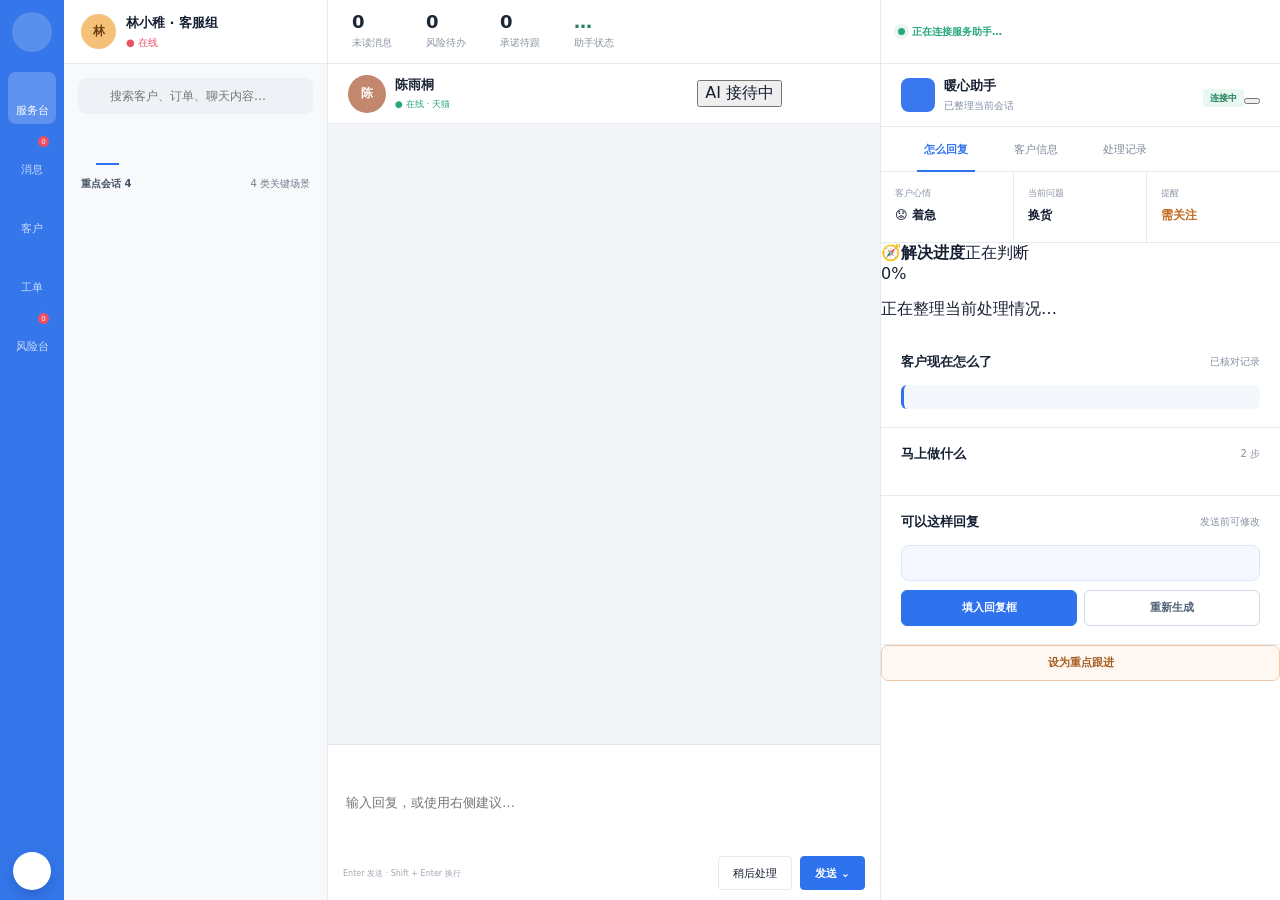
==== commit 77a21f7f: "feat: make AI the default service mode" ====
--- a/frontend/index.html
+++ b/frontend/index.html
@@ -822,7 +822,7 @@
         <header class="chat-head">
           <div class="chat-person"><div class="customer-avatar" id="chatAvatar" style="--avatar:#c2876d">陈</div><div><strong id="chatName">陈雨桐</strong><span id="chatStatus">● 在线 · 天猫</span></div></div>
           <div class="chat-actions">
-            <button class="service-mode-button human" id="serviceModeButton" type="button" title="切换接待方式"><i data-lucide="headset"></i><span>人工接待中</span></button>
+            <button class="service-mode-button ai" id="serviceModeButton" type="button" title="切换接待方式"><i data-lucide="bot"></i><span>AI 接待中</span></button>
             <button class="chat-action" id="customerProfileButton" type="button" title="客户档案" aria-label="查看客户档案"><i data-lucide="contact"></i></button>
             <button class="chat-action" id="orderHistoryButton" type="button" title="处理记录" aria-label="查看处理记录"><i data-lucide="receipt-text"></i></button>
           </div>
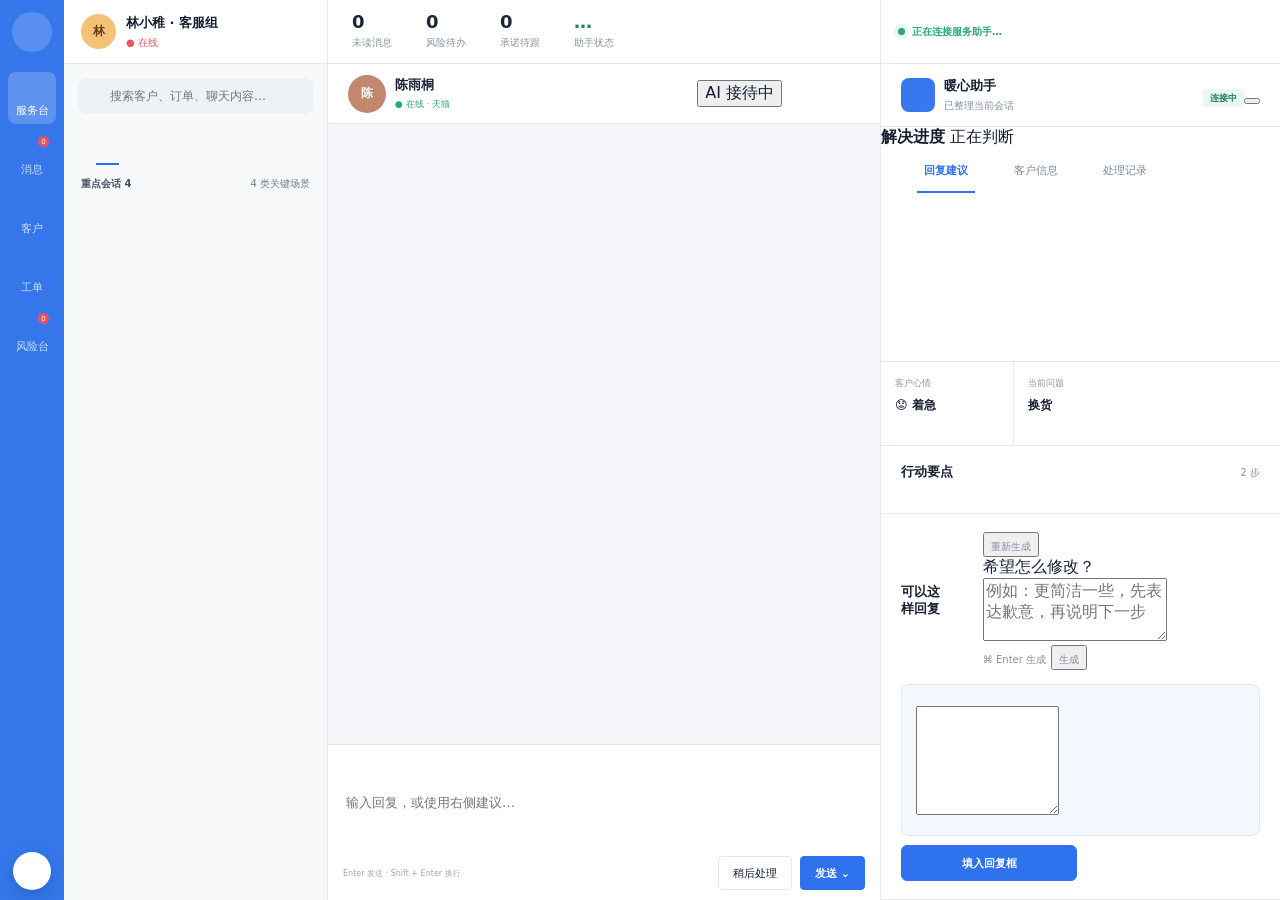
==== commit ee2bd240: "UI和功能修改 完善客服服务闭环与管理者风险工作流，统一界面交互、自动分配和复核逻辑。  Co-Authored-By: Claude Sonnet 4.6 noreply@anthropic.com" ====
--- a/frontend/index.html
+++ b/frontend/index.html
@@ -764,7 +764,7 @@
         .toast { max-width: calc(100vw - 32px); text-align: center; }
       }
     </style>
-    <link rel="stylesheet" href="/static/app.css?v=20260909-4" />
+    <link rel="stylesheet" href="/static/app.css?v=20260916-5" />
   </head>
   <body>
     <a class="skip-link" href="#main-content">跳到当前会话</a>
@@ -852,8 +852,20 @@
             <div class="assistant-status"><span class="live-badge" id="aiModeBadge">连接中</span><button class="icon-command" id="reanalyze" type="button" title="重新分析" aria-label="重新分析当前会话"><i data-lucide="refresh-cw"></i></button></div>
           </div>
         </header>
+        <section class="resolution-strip" aria-labelledby="resolutionTitle">
+          <div class="resolution-copy">
+            <i data-lucide="gauge" aria-hidden="true"></i>
+            <strong id="resolutionTitle">解决进度</strong>
+            <span class="resolution-stage" id="resolutionStage">正在判断</span>
+          </div>
+          <div class="resolution-meter" id="resolutionProgress" role="progressbar" aria-label="问题解决进度" aria-valuemin="0" aria-valuemax="100" aria-valuenow="0">
+            <span></span><span></span><span></span><span></span><span></span>
+          </div>
+          <span class="sr-only" id="resolutionScore">0%</span>
+          <p class="sr-only" id="resolutionSummary" aria-live="polite">正在整理当前处理情况…</p>
+        </section>
         <div class="copilot-tabs" role="tablist" aria-label="辅助信息分类">
-          <button class="copilot-tab active" id="tab-assist" data-panel="assist" type="button" role="tab" aria-selected="true" aria-controls="panel-assist">怎么回复</button>
+          <button class="copilot-tab active" id="tab-assist" data-panel="assist" type="button" role="tab" aria-selected="true" aria-controls="panel-assist">回复建议</button>
           <button class="copilot-tab" id="tab-journey" data-panel="journey" type="button" role="tab" aria-selected="false" aria-controls="panel-journey" tabindex="-1">客户信息</button>
           <button class="copilot-tab" id="tab-progress" data-panel="progress" type="button" role="tab" aria-selected="false" aria-controls="panel-progress" tabindex="-1">处理记录</button>
         </div>
@@ -861,54 +873,51 @@
           <section class="copilot-panel active" id="panel-assist" role="tabpanel" aria-labelledby="tab-assist">
             <div class="signal-bar">
               <div class="signal"><small>客户心情</small><strong><span id="signalEmotionIcon" aria-hidden="true">😟</span> <span id="signalEmotion">着急</span></strong></div>
-              <div class="signal"><small>当前问题</small><strong id="signalStatus">换货</strong></div>
-              <div class="signal"><small>提醒</small><strong class="risk" id="signalRisk">需关注</strong></div>
+              <div class="signal signal-problem"><small>当前问题</small><strong id="signalStatus">换货</strong><p id="needSummary" aria-live="polite"></p></div>
             </div>
-            <section class="resolution-card" aria-labelledby="resolutionTitle">
-              <div class="resolution-heading">
-                <div><span class="resolution-emoji" aria-hidden="true">🧭</span><strong id="resolutionTitle">解决进度</strong><span class="resolution-stage" id="resolutionStage">正在判断</span></div>
-                <output id="resolutionScore" aria-label="当前解决进度">0%</output>
-              </div>
-              <div class="resolution-track" id="resolutionProgress" role="progressbar" aria-label="问题解决进度" aria-valuemin="0" aria-valuemax="100" aria-valuenow="0">
-                <span id="resolutionFill"></span>
-              </div>
-              <p id="resolutionSummary" aria-live="polite">正在整理当前处理情况…</p>
-            </section>
-            <section class="copilot-section assistant-primary-section">
-              <div class="section-title"><h2>客户现在怎么了</h2><span>已核对记录</span></div>
-              <div class="summary-callout" id="needSummary" aria-live="polite"></div>
-              <div class="intent-summary" id="intentDetails" hidden></div>
-            </section>
             <section class="copilot-section" id="visualSection" hidden>
               <div class="section-title"><h2>图片核对</h2><span id="visualState">等待识别</span></div>
               <div class="visual-list" id="visualInsights"></div>
             </section>
             <section class="copilot-section assistant-action-section">
-              <div class="section-title"><h2>马上做什么</h2><span id="nextStepCount">2 步</span></div>
+              <div class="section-title"><h2>行动要点</h2><span id="nextStepCount">2 步</span></div>
               <div class="plain-list" id="nextSteps"></div>
             </section>
             <section class="copilot-section assistant-reply-section">
-              <div class="section-title"><h2>可以这样回复</h2><span>发送前可修改</span></div>
+              <div class="section-title reply-section-title">
+                <h2>可以这样回复</h2>
+                <div class="regenerate-control" id="regenerateControl">
+                  <button class="regenerate-trigger" id="regenerateTrigger" type="button" aria-expanded="false" aria-controls="revisionPopover">
+                    <i data-lucide="refresh-cw"></i><span>重新生成</span>
+                  </button>
+                  <div class="revision-popover" id="revisionPopover" role="dialog" aria-label="设置重新生成方向" aria-hidden="true">
+                    <label for="revisionInstruction">希望怎么修改？</label>
+                    <textarea id="revisionInstruction" rows="3" maxlength="200" placeholder="例如：更简洁一些，先表达歉意，再说明下一步"></textarea>
+                    <div class="revision-popover-footer">
+                      <span>⌘ Enter 生成</span>
+                      <button id="regenerateReply" type="button"><i data-lucide="arrow-up"></i><span>生成</span></button>
+                    </div>
+                  </div>
+                </div>
+              </div>
               <div class="suggestion">
                 <div class="suggestion-meta" id="replyTags"></div>
-                <div id="suggestedReply"></div>
+                <label class="sr-only" for="suggestedReply">可编辑的建议回复</label>
+                <textarea id="suggestedReply" rows="5" maxlength="2000" spellcheck="true"></textarea>
               </div>
-              <div class="suggestion-actions"><button class="insert" id="insertReply" type="button">填入回复框</button><button id="regenerateReply" type="button">重新生成</button></div>
+              <div class="suggestion-actions"><button class="insert" id="insertReply" type="button">填入回复框</button></div>
               <div class="suggestion-source" id="suggestionSource"></div>
             </section>
-            <div class="risk-footer"><button class="risk-action" id="createTicket" type="button">设为重点跟进</button></div>
           </section>
 
           <section class="copilot-panel" id="panel-journey" role="tabpanel" aria-labelledby="tab-journey" hidden>
             <section class="copilot-section">
-              <div class="section-title"><h2>客户特点</h2><span>只看有用信息</span></div>
-              <p class="profile-summary" id="profileSummary"></p>
+              <div class="section-title"><h2>客户信息</h2><span id="profileCount">0 项</span></div>
               <div class="profile-traits" id="profileTraits"></div>
-              <small class="profile-scope" id="profileScope"></small>
             </section>
             <section class="copilot-section">
-              <div class="section-title"><h2>之前发生过什么</h2><span>按时间整理</span></div>
-              <div id="journeyTimeline"></div>
+              <div class="section-title"><h2>历史处理记录</h2><span>点击查看详情</span></div>
+              <div class="journey-timeline" id="journeyTimeline" tabindex="0" aria-label="历史服务时间轴"></div>
             </section>
             <section class="copilot-section">
               <div class="section-title"><h2>已经确认的信息</h2><span>不用再问用户</span></div>
@@ -926,10 +935,10 @@
               <div id="progressTimeline"></div>
             </section>
             <section class="copilot-section">
-              <div class="section-title"><h2>是否需要跟进</h2><span id="followupBadge" class="status-pill warn">需要</span></div>
-              <div class="summary-callout" id="followupSummary"></div>
+              <div class="section-title"><h2>备注</h2><span id="serviceNoteMeta">本轮服务记录</span></div>
+              <textarea class="service-note-input" id="serviceNote" rows="4" maxlength="2000" placeholder="记录本轮处理结果或需要交接的信息"></textarea>
             </section>
-            <div class="risk-footer"><button class="risk-action neutral" id="followupAction" type="button">添加跟进提醒</button></div>
+            <div class="note-actions"><button class="note-save-button" id="saveServiceNote" type="button">保存备注并结束对话</button></div>
           </section>
 
         </div>
@@ -937,17 +946,17 @@
 
       <section class="risk-view" id="riskView" aria-label="风险事件工作台" hidden>
         <header class="risk-header">
-          <div><p>管理视图</p><h2>需要人工介入的服务事件</h2></div>
-          <div class="risk-header-actions"><button class="secondary-button" id="refreshRisks" type="button"><i data-lucide="refresh-cw"></i>刷新</button><button class="primary-button" id="backToService" type="button"><i data-lucide="messages-square"></i>返回接待</button></div>
+          <div><p>管理视图</p><h2>风险管理台</h2><span>系统自动分配客服，管理者负责监控、催办与复核</span></div>
+          <div class="risk-header-actions"><button class="secondary-button" id="refreshRisks" type="button"><i data-lucide="refresh-cw"></i>刷新</button></div>
         </header>
         <div class="risk-kpis" id="riskKpis"></div>
         <div class="risk-workspace">
           <section class="risk-list-panel">
-              <div class="risk-toolbar"><div><h3>待处理事件</h3><span id="riskListMeta">正在同步…</span></div><div class="segmented" role="group" aria-label="风险筛选"><button class="active" data-risk-filter="all" type="button" aria-pressed="true">全部</button><button data-risk-filter="high" type="button" aria-pressed="false">高风险</button><button data-risk-filter="unassigned" type="button" aria-pressed="false">待分配</button></div></div>
+              <div class="risk-toolbar"><div><h3>风险事件</h3><span id="riskListMeta">正在同步…</span></div><div class="segmented" role="group" aria-label="风险筛选"><button class="active" data-risk-filter="all" type="button" aria-pressed="true">进行中</button><button data-risk-filter="pending" type="button" aria-pressed="false">待响应</button><button data-risk-filter="processing" type="button" aria-pressed="false">处理中</button><button data-risk-filter="attention" type="button" aria-pressed="false">需介入</button><button data-risk-filter="closed" type="button" aria-pressed="false">已关闭</button></div></div>
             <div class="risk-table" id="riskTable"></div>
           </section>
           <aside class="risk-detail" id="riskDetail">
-            <div class="empty-detail"><i data-lucide="mouse-pointer-click"></i><strong>选择一条风险事件</strong><span>查看证据、负责人和处理时限</span></div>
+            <div class="empty-detail"><i data-lucide="mouse-pointer-click"></i><strong>选择一条风险事件</strong><span>查看事实、证据和协作进展</span></div>
           </aside>
         </div>
       </section>
@@ -957,6 +966,11 @@
     <dialog class="evidence-dialog" id="evidenceDialog" aria-labelledby="evidenceTitle">
       <div class="dialog-head"><div><span>原始证据</span><h2 id="evidenceTitle">证据详情</h2></div><button id="closeEvidence" type="button" aria-label="关闭证据详情"><i data-lucide="x"></i></button></div>
       <div id="evidenceContent"></div>
+    </dialog>
+
+    <dialog class="risk-conversation-dialog" id="riskConversationDialog" aria-labelledby="riskConversationTitle">
+      <div class="dialog-head"><div><span>客户对话</span><h2 id="riskConversationTitle">对话详情</h2><p id="riskConversationMeta"></p></div><button id="closeRiskConversation" type="button" aria-label="关闭客户对话"><i data-lucide="x"></i></button></div>
+      <div id="riskConversationContent"></div>
     </dialog>
 
     <script type="application/json" id="legacy-data">
@@ -1278,6 +1292,6 @@
       if (initialTab && initialPanel !== "assist") initialTab.click();
       else updateUrlState("assist");
     </script>
-    <script src="/static/app.js?v=20260915-5"></script>
+    <script src="/static/app.js?v=20260916-11"></script>
   </body>
 </html>
